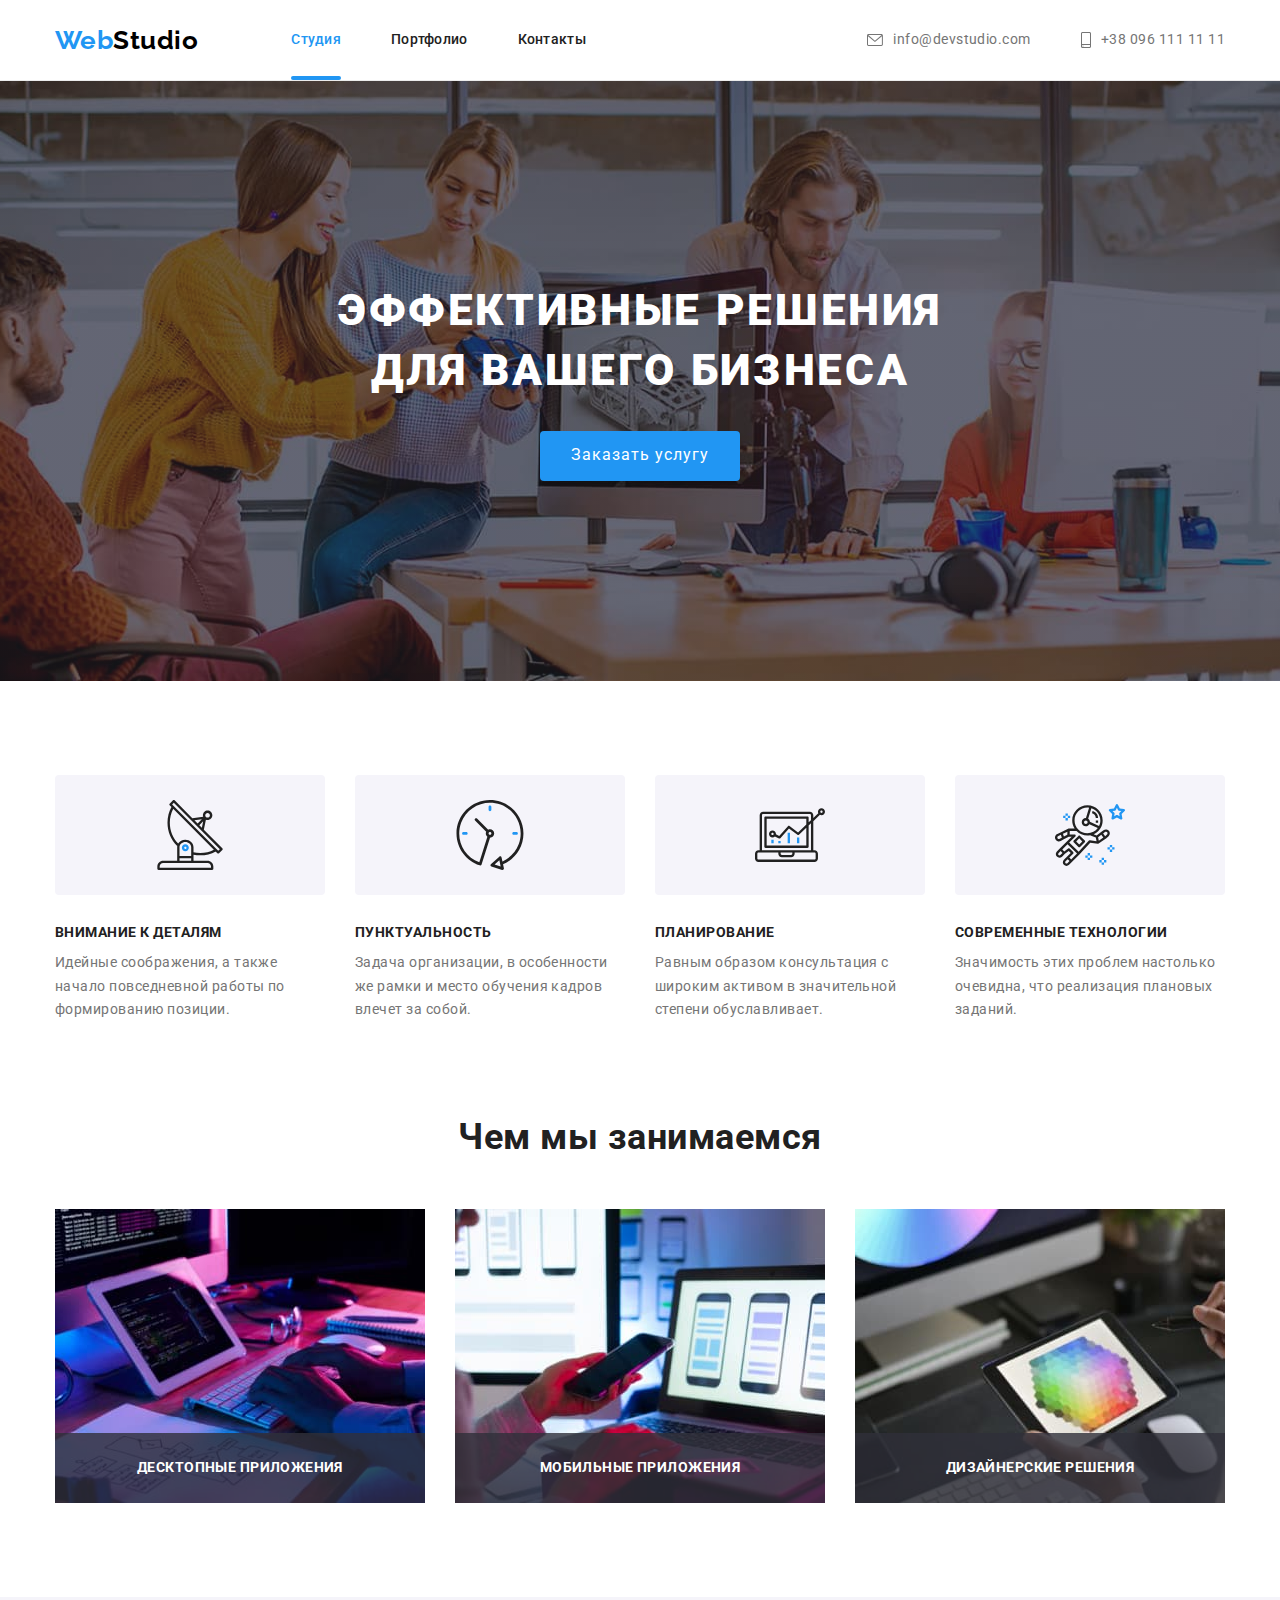
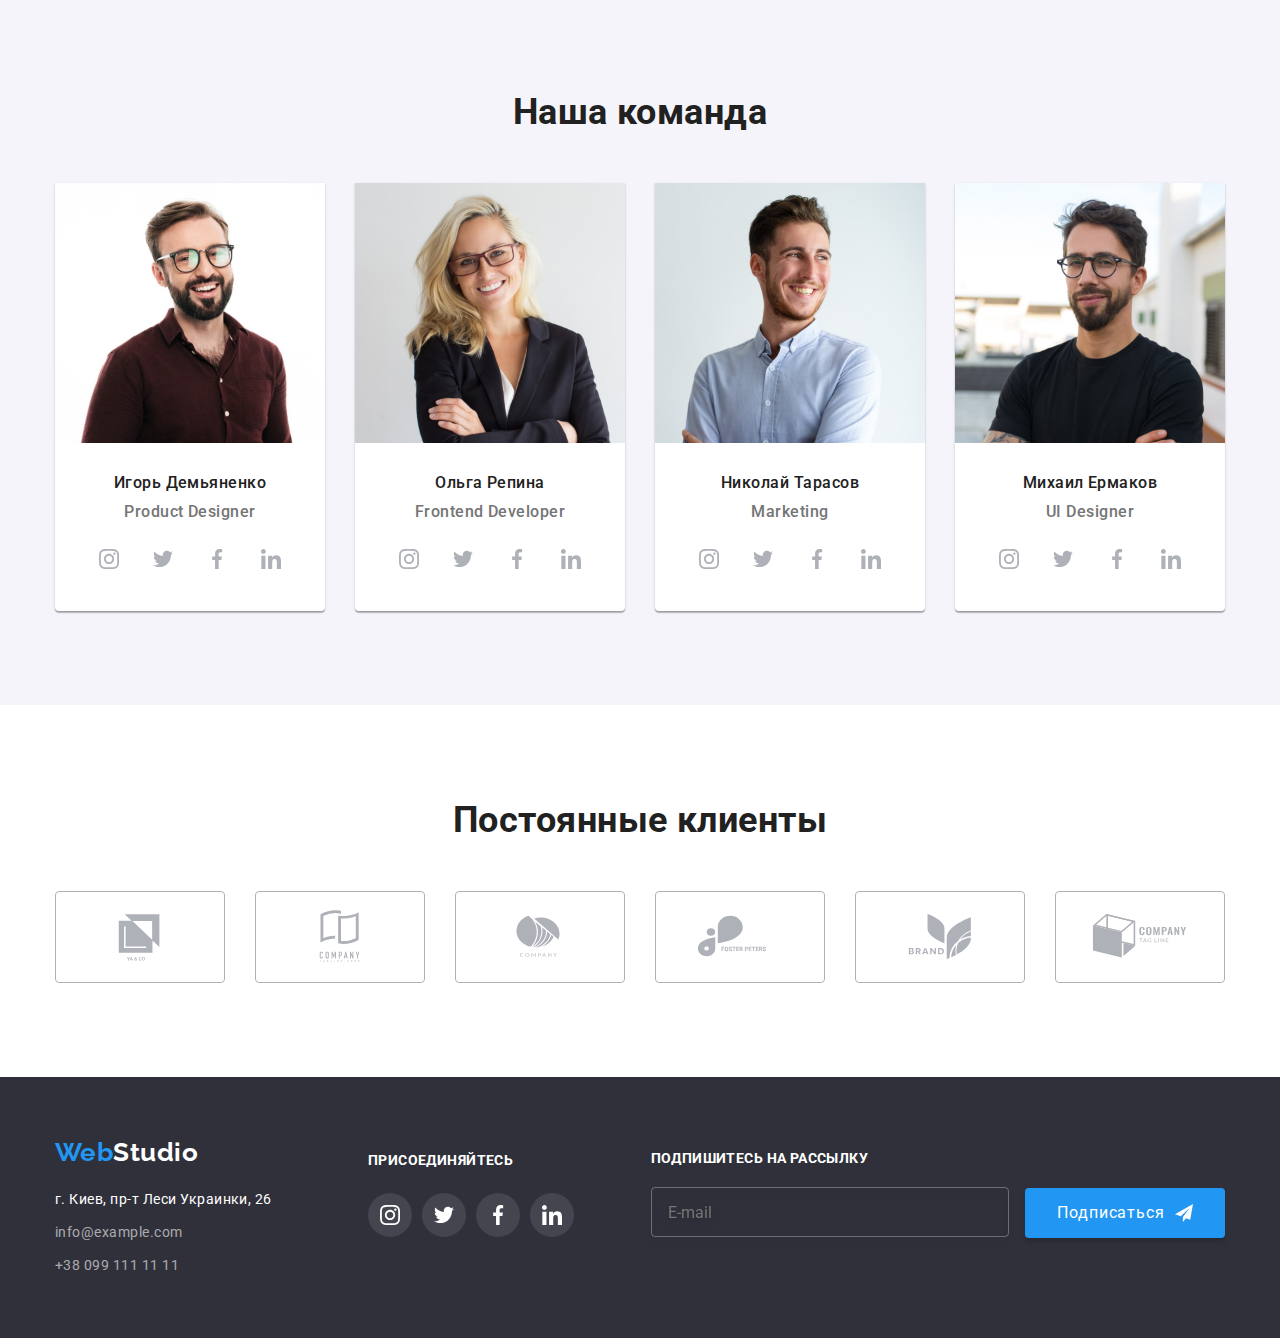
==== index.html @ 6643f03b "Add hw-06" ====
<!DOCTYPE html>
<html lang="ru">
  <head>
    <meta charset="UTF-8" />
    <meta http-equiv="X-UA-Compatible" content="IE=edge" />
    <meta name="viewport" content="width=device-width, initial-scale=1.0" />
    <title>Студия</title>
    <link
      rel="stylesheet"
      href="https://cdnjs.cloudflare.com/ajax/libs/modern-normalize/1.1.0/modern-normalize.min.css"
    />
    <link rel="preconnect" href="https://fonts.googleapis.com" />
    <link rel="preconnect" href="https://fonts.gstatic.com" crossorigin />
    <link
      href="https://fonts.googleapis.com/css2?family=Raleway:wght@700&family=Roboto:wght@400;500;700;900&display=swap"
      rel="stylesheet"
    />
    <link
      rel="stylesheet"
      href="https://cdnjs.cloudflare.com/ajax/libs/animate.css/4.1.1/animate.min.css"
    />
    <link rel="stylesheet" href="./css/main.css" />
  </head>
  <body>
    <!--                                                !ШАПКА                                                  -->
    <header class="header">
      <div class="main-nav container">
        <nav class="site-nav">
          <a href="" lang="en" class="logo animate__animated animate__heartBeat"
            ><span class="logo-span">Web</span>Studio</a
          >
          <ul class="nav-list">
            <li class="item">
              <a class="link current" href="./index.html">Студия</a>
            </li>
            <li class="item">
              <a class="link" href="./portfolio.html">Портфолио</a>
            </li>
            <li class="item"><a class="link" href="">Контакты</a></li>
          </ul>
        </nav>
        <div class="mail-tel">
          <a class="link" href="mailto:info@devstudio.com"
            ><svg class="icon-mail" width="16" height="12">
              <use href="./images/icons.svg#icon-envelope"></use></svg
            >info@devstudio.com</a
          >
          <a class="link" href="tel:+380961111111"
            ><svg class="icon-tel" width="10" height="16">
              <use href="./images/icons.svg#icon-smartphone"></use></svg
            >+38 096 111 11 11</a
          >
        </div>
      </div>
    </header>
    <!--                                      !СОДЕРЖИМОЕ СТРАНИЦЫ                                              -->
    <main>
      <!-- Заказать услугу HERO-->
      <section class="hero">
        <div class="container">
          <h1 class="hero-title">Эффективные решения для вашего бизнеса</h1>
          <button type="button" class="btn" data-modal-open>
            Заказать услугу
          </button>
        </div>
      </section>
      <!-- Особенности нашей студии -->
      <section class="features section">
        <div class="container">
          <h2 class="section-title visually-hidden">Features</h2>
          <ul class="features-list">
            <li class="item">
              <div class="features-thumb">
                <svg class="icon" width="70" height="70">
                  <use href="./images/icons.svg#icon-antenna"></use>
                </svg>
              </div>
              <h3 class="section-subtitle">Внимание к деталям</h3>
              <p>
                Идейные соображения, а также начало повседневной работы по
                формированию позиции.
              </p>
            </li>
            <li class="item">
              <div class="features-thumb">
                <svg class="icon" width="70" height="70">
                  <use href="./images/icons.svg#icon-clock"></use>
                </svg>
              </div>
              <h3 class="section-subtitle">Пунктуальность</h3>
              <p>
                Задача организации, в особенности же рамки и место обучения
                кадров влечет за собой.
              </p>
            </li>
            <li class="item">
              <div class="features-thumb">
                <svg class="icon" width="70" height="70">
                  <use href="./images/icons.svg#icon-diagram"></use>
                </svg>
              </div>
              <h3 class="section-subtitle">Планирование</h3>
              <p>
                Равным образом консультация с широким активом в значительной
                степени обуславливает.
              </p>
            </li>
            <li class="item">
              <div class="features-thumb">
                <svg class="icon" width="70" height="70">
                  <use href="./images/icons.svg#icon-astronaut"></use>
                </svg>
              </div>
              <h3 class="section-subtitle">Современные технологии</h3>
              <p>
                Значимость этих проблем настолько очевидна, что реализация
                плановых заданий.
              </p>
            </li>
          </ul>
        </div>
      </section>
      <!-- Чем мы занимаемся -->
      <section class="work section">
        <div class="container">
          <h2 class="section-title">Чем мы занимаемся</h2>
          <ul class="work-list">
            <li class="item">
              <img
                src="./images/img1.jpg"
                alt="Десктопные приложения"
                width="370"
                height="294"
              />
              <div class="label">
                <h3>Десктопные приложения</h3>
              </div>
            </li>
            <li class="item">
              <img
                src="./images/img2.jpg"
                alt="Мобильные приложения"
                width="370"
                height="294"
              />
              <div class="label">
                <h3>Мобильные приложения</h3>
              </div>
            </li>
            <li class="item">
              <img
                src="./images/img3.jpg"
                alt="Графический дизайн"
                width="370"
                height="294"
              />
              <div class="label">
                <h3>Дизайнерские решения</h3>
              </div>
            </li>
          </ul>
        </div>
      </section>
      <!-- Наша команда -->
      <section class="team section">
        <div class="container">
          <h2 class="section-title">Наша команда</h2>
          <ul class="team-list">
            <li class="item">
              <img
                src="./images/Игорь.jpg"
                alt="Игорь Демьяненко"
                width="270"
                height="260"
              />
              <div class="item-content">
                <h3 class="team-title">Игорь Демьяненко</h3>
                <p>Product Designer</p>

                <!-- Список соц-сетей -->

                <ul class="social-list">
                  <li class="social-item">
                    <a class="social-link" href="http://">
                      <svg width="20" height="20">
                        <use href="./images/icons.svg#icon-instagram"></use>
                      </svg>
                    </a>
                  </li>
                  <li class="social-item">
                    <a class="social-link" href="http://">
                      <svg class="icon" width="20" height="20">
                        <use href="./images/icons.svg#icon-twitter"></use>
                      </svg>
                    </a>
                  </li>
                  <li class="social-item">
                    <a class="social-link" href="http://">
                      <svg class="icon" width="20" height="20">
                        <use href="./images/icons.svg#icon-facebook"></use>
                      </svg>
                    </a>
                  </li>
                  <li class="social-item">
                    <a class="social-link" href="http://">
                      <svg class="icon" width="20" height="20">
                        <use href="./images/icons.svg#icon-linkedin"></use>
                      </svg>
                    </a>
                  </li>
                </ul>
              </div>
            </li>

            <li class="item">
              <img
                src="./images/Ольга.jpg"
                alt="Ольга Репина"
                width="270"
                height="260"
              />
              <div class="item-content">
                <h3 class="team-title">Ольга Репина</h3>
                <p>Frontend Developer</p>
                <!-- Список соц-сетей -->
                <ul class="social-list">
                  <li class="social-item">
                    <a class="social-link" href="http://">
                      <svg width="20" height="20">
                        <use href="./images/icons.svg#icon-instagram"></use>
                      </svg>
                    </a>
                  </li>
                  <li class="social-item">
                    <a class="social-link" href="http://">
                      <svg class="icon" width="20" height="20">
                        <use href="./images/icons.svg#icon-twitter"></use>
                      </svg>
                    </a>
                  </li>
                  <li class="social-item">
                    <a class="social-link" href="http://">
                      <svg class="icon" width="20" height="20">
                        <use href="./images/icons.svg#icon-facebook"></use>
                      </svg>
                    </a>
                  </li>
                  <li class="social-item">
                    <a class="social-link" href="http://">
                      <svg class="icon" width="20" height="20">
                        <use href="./images/icons.svg#icon-linkedin"></use>
                      </svg>
                    </a>
                  </li>
                </ul>
              </div>
            </li>

            <li class="item">
              <img
                src="./images/Николай.jpg"
                alt="Николай Тарасов"
                width="270"
                height="260"
              />
              <div class="item-content">
                <h3 class="team-title">Николай Тарасов</h3>
                <p>Marketing</p>
                <!-- Список соц-сетей -->
                <ul class="social-list">
                  <li class="social-item">
                    <a class="social-link" href="http://">
                      <svg width="20" height="20">
                        <use href="./images/icons.svg#icon-instagram"></use>
                      </svg>
                    </a>
                  </li>
                  <li class="social-item">
                    <a class="social-link" href="http://">
                      <svg class="icon" width="20" height="20">
                        <use href="./images/icons.svg#icon-twitter"></use>
                      </svg>
                    </a>
                  </li>
                  <li class="social-item">
                    <a class="social-link" href="http://">
                      <svg class="icon" width="20" height="20">
                        <use href="./images/icons.svg#icon-facebook"></use>
                      </svg>
                    </a>
                  </li>
                  <li class="social-item">
                    <a class="social-link" href="http://">
                      <svg class="icon" width="20" height="20">
                        <use href="./images/icons.svg#icon-linkedin"></use>
                      </svg>
                    </a>
                  </li>
                </ul>
              </div>
            </li>

            <li class="item">
              <img
                src="./images/Михаил.jpg"
                alt="Михаил Ермаков"
                width="270"
                height="260"
              />
              <div class="item-content">
                <h3 class="team-title">Михаил Ермаков</h3>
                <p>UI Designer</p>
                <!-- Список соц-сетей -->
                <ul class="social-list">
                  <li class="social-item">
                    <a class="social-link" href="http://">
                      <svg width="20" height="20">
                        <use href="./images/icons.svg#icon-instagram"></use>
                      </svg>
                    </a>
                  </li>
                  <li class="social-item">
                    <a class="social-link" href="http://">
                      <svg class="icon" width="20" height="20">
                        <use href="./images/icons.svg#icon-twitter"></use>
                      </svg>
                    </a>
                  </li>
                  <li class="social-item">
                    <a class="social-link" href="http://">
                      <svg class="icon" width="20" height="20">
                        <use href="./images/icons.svg#icon-facebook"></use>
                      </svg>
                    </a>
                  </li>
                  <li class="social-item">
                    <a class="social-link" href="http://">
                      <svg class="icon" width="20" height="20">
                        <use href="./images/icons.svg#icon-linkedin"></use>
                      </svg>
                    </a>
                  </li>
                </ul>
              </div>
            </li>
          </ul>
        </div>
      </section>
      <!-- Постоянные клиенты -->
      <section class="clients section">
        <div class="container">
          <h2 class="section-title">Постоянные клиенты</h2>
          <ul class="clients-list">
            <li class="item">
              <a class="link" href="http://">
                <svg class="icon" width="106" height="60">
                  <use href="./images/icons.svg#icon-client1"></use>
                </svg>
              </a>
            </li>

            <li class="item">
              <a class="link" href="http://">
                <svg class="icon" width="106" height="60">
                  <use href="./images/icons.svg#icon-client2"></use>
                </svg>
              </a>
            </li>

            <li class="item">
              <a class="link" href="http://">
                <svg class="icon" width="106" height="60">
                  <use href="./images/icons.svg#icon-client3"></use>
                </svg>
              </a>
            </li>

            <li class="item">
              <a class="link" href="http://">
                <svg class="icon" width="106" height="60">
                  <use href="./images/icons.svg#icon-client4"></use>
                </svg>
              </a>
            </li>

            <li class="item">
              <a class="link" href="http://">
                <svg class="icon" width="106" height="60">
                  <use href="./images/icons.svg#icon-client5"></use>
                </svg>
              </a>
            </li>

            <li class="item">
              <a class="link" href="http://">
                <svg class="icon" width="106" height="60">
                  <use href="./images/icons.svg#icon-client6"></use>
                </svg>
              </a>
            </li>
          </ul>
        </div>
      </section>
    </main>
    <!--                                               !ПОДВАЛ                                                   -->
    <footer class="footer">
      <div class="container flexbox">
        <address>
          <a href="" lang="en" class="logo logo-footer"
            ><span class="logo-span">Web</span>Studio</a
          >
          <ul>
            <li class="address">г. Киев, пр-т Леси Украинки, 26</li>

            <li>
              <a href="mailto:info@example.com" class="link"
                >info@example.com</a
              >
            </li>

            <li>
              <a href="tel:+380991111111" class="link">+38 099 111 11 11</a>
            </li>
          </ul>
        </address>
        <div class="attachment">
          <p>присоединяйтесь</p>
          <ul class="attachment-list">
            <li class="social-item">
              <a class="social-link" href="http://">
                <svg class="icon" width="20" height="20">
                  <use href="./images/icons.svg#icon-instagram"></use>
                </svg>
              </a>
            </li>
            <li class="social-item">
              <a class="social-link" href="http://">
                <svg class="icon" width="20" height="20">
                  <use href="./images/icons.svg#icon-twitter"></use>
                </svg>
              </a>
            </li>
            <li class="social-item">
              <a class="social-link" href="http://">
                <svg class="icon" width="20" height="20">
                  <use href="./images/icons.svg#icon-facebook"></use>
                </svg>
              </a>
            </li>
            <li class="social-item">
              <a class="social-link" href="http://">
                <svg class="icon" width="20" height="20">
                  <use href="./images/icons.svg#icon-linkedin"></use>
                </svg>
              </a>
            </li>
          </ul>
        </div>
        <div class="subscription">
          <b>Подпишитесь на рассылку</b>
          
            <form class="subscription-form">
              <input name="subscription-email" type="email" placeholder="E-mail">
              <button type="button" class="btn">Подписаться<svg class="icon" width="18" height="18">
                  <use href="./images/icons.svg#icon-send"></use>
                </svg></button>
            </form>
        </div>
      </div>
    </footer>

    <!-- МОДАЛЬНОЕ ОКНО -->

    <div class="backdrop is-hidden" data-modal>
      <div class="modal">
        <button class="modal-btn" type="button" data-modal-close>
          <svg class="icon" width="18" height="18">
            <use href="./images/icons.svg#icon-close-btn"></use>
          </svg>
        </button>

    <!-- ФОРМА ОТПРАВКИ -->

        <form class="form" name="order-form" autocomplete="off" novalidate>
          <p>Оставьте свои данные, мы вам перезвоним</p>

          
          <div class="form-field">
            <label for="name">Имя</label>
            <input class="input" type="text" name="name" id="name">
            <svg class="icon" width="18" height="18">
              <use href="./images/icons.svg#icon-person"></use>
            </svg>
          </div>
          
          <div class="form-field">
            <label for="tel">Телефон</label>
            <input type="tel" name="tel" id="tel">
            <svg class="icon" width="18" height="18">
              <use href="./images/icons.svg#icon-phone"></use>
            </svg>
          </div>

          <div class="form-field">
            <label for="email">Почта</label>
            <input type="email" name="email" id="email">
            <svg class="icon" width="18" height="18">
              <use href="./images/icons.svg#icon-email"></use>
            </svg>
          </div>

          <div class="form-field">
            <label for="comment">Комментарий</label>
            <textarea name="сomment" id="comment"  placeholder="Введите текст"></textarea>
          </div>

          <div class="checkbox">
            <label for="check">
              <input type="checkbox" name="policy" id="check" class="check visually-hidden">
              <svg class="icon-check" width="15" height="15">
                <use href="./images/icons.svg#icon-check"></use>
              </svg>
              Соглашаюсь с рассылкой и принимаю <a href="">Условия договора</a>
            </label>
          </div>

          <button type="submit" class="btn submit-btn">Отправить</button>
        </form>
      </div>
    </div>
    <script src="./js/modal.js"></script>
  </body>
</html>
---- css/main.css ----
:root {
  --main-text-color: #757575;
  --accent-color: #2196f3;
  --title-text-color: #212121;
  --main-bg-color: #ffffff;
  --second-bg-color: #f5f4fa;
  --accent-bg-color: #2f303a;
  --card-set-gap: 30px;
}

body {
  background: var(--main-bg-color);
  color: #757575;
  font-family: 'Roboto', sans-serif;
  letter-spacing: 0.03em;
}

/* Убирает точечки в списке  и вертикальные отступы*/
ul {
  list-style: none;
  margin-top: 0;
  margin-bottom: 0;
  padding: 0;
}
h1,
h2,
h3,
h4,
h5,
h6,
p {
  margin: 0;
}

/* ..КАРТИНКИ делаем блочными и отзывчивыми.. */
img {
  display: block;
  max-width: 100%;
}

/* Убирает подчеркивание ссылкам */
a {
  text-decoration: none;
}

/* Скрываем ненужные заголовки*/

.visually-hidden {
  position: absolute;
  clip: rect(0 0 0 0);
  width: 1px;
  height: 1px;
  margin: -1px;
}

/** .........КОНТЕЙНЕР........... */

.container {
  width: 1200px;
  padding-left: 15px;
  padding-right: 15px;
  margin: 0 auto;
}

/* .....Общий стиль секциям и заголовкам, кнопке..... */
.section {
  padding-top: 94px;
  padding-bottom: 94px;
}

.section-title {
  margin-bottom: 50px;
  color: var(--title-text-color);
  font-weight: 700;
  font-size: 36px;
  line-height: 1.17;
}

.section-subtitle {
  margin-bottom: 10px;
  color: var(--title-text-color);
  font-weight: 700;
  font-size: 14px;
  line-height: 1.14;
  text-transform: uppercase;
}

.btn {
  min-width: 200px;
  height: 50px;
  color: var(--main-bg-color);
  background-color: var(--accent-color);
  letter-spacing: 0.06em;
  border: 0 solid transparent;
  box-shadow: 0px 4px 4px rgba(0, 0, 0, 0.15);
  border-radius: 4px;
  cursor: pointer;
  transition: background-color 250ms cubic-bezier(0.4, 0, 0.2, 1);
}
.btn:hover,
.btn:focus {
  background-color: #188ce8;
}

/*                   !H E A D E R                    */

.header {
  border-bottom: 1px solid #ececec;
}

/**     .................ЛОГОТИП ................    */

.logo {
  display: inline-block;
  margin-right: 93px;
  font-family: 'Raleway', sans-serif;
  color: #000000;
  font-weight: 700;
  font-size: 26px;
  line-height: 1.19;
}

.logo-span {
  color: var(--accent-color);
}

/*                ....Навигация сайта                 */
.main-nav {
  display: flex;
  align-items: center;
}

.main-nav .link {
  transition-property: color, fill;
  transition-duration: 250ms;
  transition-timing-function: cubic-bezier(0.4, 0, 0.2, 1);
}

.main-nav .link:hover,
.main-nav .link:focus {
  color: var(--accent-color);
  fill: var(--accent-color);
}

.site-nav {
  display: flex;
  align-items: center;
}

.nav-list {
  display: flex;
}

.nav-list > .item + .item {
  margin-left: 50px;
}

.nav-list .item {
  position: relative;
}

.nav-list .link {
  display: block;
  padding-top: 32px;
  padding-bottom: 32px;
  color: var(--title-text-color);
  font-weight: 500;
  font-size: 14px;
  line-height: 1.14;
  letter-spacing: 0.02em;
}

.nav-list .link::after {
  content: '';
  position: absolute;
  top: 100%;
  transform: translateY(-100%);
  width: 100%;
  height: 4px;
  display: block;
  background: #2196f3;
  border-radius: 2px;

  opacity: 0;
  transition: opacity 250ms cubic-bezier(0.4, 0, 0.2, 1);
}

.nav-list .link.current::after {
  opacity: 1;
}

.mail-tel {
  display: flex;
  align-items: center;
  margin-left: auto;
}

.mail-tel > .link {
  display: inline-flex;
  align-items: center;
  padding-top: 32px;
  padding-bottom: 32px;
  font-size: 14px;
  line-height: 1.14;
  color: var(--main-text-color);
  fill: var(--main-text-color);
}

.mail-tel > .link:not(:last-child) {
  margin-right: 50px;
}

.nav-list .link.current {
  color: var(--accent-color);
}

.icon-mail,
.icon-tel {
  margin-right: 10px;
}

/*           !M A I N             */

/**            HERO                 */

.hero {
  padding-top: 200px;
  padding-bottom: 200px;
  text-align: center;
  background-image: linear-gradient(rgba(47, 48, 58, 0.4), rgba(47, 48, 58, 0.4)),
    url(../images/hero.jpg);
  background-color: var(--accent-bg-color);
  background-repeat: no-repeat;
  background-position: center;
}

.hero-title {
  width: 696px;
  margin-bottom: 30px;
  margin-left: auto;
  margin-right: auto;
  color: var(--main-bg-color);
  font-weight: 900;
  font-size: 44px;
  line-height: 1.36;
  letter-spacing: 0.06em;
  text-transform: uppercase;
}

/*              Features                  */

.features {
  padding-bottom: 47px;
}

.features-list {
  display: flex;
  justify-content: space-between;
}

.features-thumb {
  width: 270px;
  height: 120px;
  display: flex;
  justify-content: center;
  align-items: center;
  margin-bottom: 30px;
  background: #f5f4fa;
  border-radius: 4px;
}

.features-list > .item:not(:last-child) {
  margin-right: var(--card-set-gap);
}

.features p {
  color: var(--main-text-color);
  font-size: 14px;
  line-height: 1.71;
}

/*             Чем мы занимаемся                */
.work {
  padding-top: 47px;
  text-align: center;
}

.work-list {
  display: flex;
}

.work-list > .item:not(:last-child) {
  margin-right: var(--card-set-gap);
}

.work-list > .item {
  position: relative;
}

.label {
  position: absolute;
  top: 100%;
  transform: translateY(-100%);
  width: 100%;
  height: 70px;
  background: rgba(47, 48, 58, 0.8);
}

.label h3 {
  padding-top: 27px;
  font-weight: bold;
  font-size: 14px;
  line-height: 1.14;
  text-align: center;
  letter-spacing: 0.03em;
  text-transform: uppercase;
  color: #ffffff;
}

/*                Наша команда                    */
.team {
  text-align: center;
  background-color: var(--second-bg-color);
  color: var(--title-text-color);
  font-weight: 500;
  font-size: 16px;
  line-height: 1.19;
}

.team-title {
  font-weight: 500;
  font-size: 16px;
  line-height: 1.19;
  color: var(--title-text-color);
}

.team-list {
  display: flex;
  flex-wrap: wrap;
  margin-left: calc(-1 * var(--card-set-gap));
  margin-top: calc(-1 * var(--card-set-gap));
}

.team-list > .item {
  flex-basis: calc(100% / 4 - 30px);
  margin-left: var(--card-set-gap);
  margin-top: var(--card-set-gap);
  text-align: center;
  background-color: var(--main-bg-color);
  box-shadow: 0px 1px 3px rgba(0, 0, 0, 0.12), 0px 1px 1px rgba(0, 0, 0, 0.14),
    0px 2px 1px rgba(0, 0, 0, 0.2);
  border-radius: 0px 0px 4px 4px;

  transition: box-shadow 250ms cubic-bezier(0.4, 0, 0.2, 1);
}

.team-list > .item:hover,
.team-list > .item:focus {
  box-shadow: 0px 4px 4px rgba(0, 0, 0, 0.25), 0px 1px 1px rgba(0, 0, 0, 0.14),
    0px 2px 1px rgba(0, 0, 0, 0.2);
}

.team-list .item-content {
  padding-top: 30px;
  padding-bottom: 30px;
}

.team-list p {
  margin-top: 10px;
  color: var(--main-text-color);
  font-size: 16px;
  line-height: 1.19;
}

.social-list {
  display: inline-flex;
  justify-content: space-between;
  margin-top: 16px;
}

.social-item {
  width: 44px;
  height: 44px;
}

.social-item:not(:last-child) {
  margin-right: 10px;
}

.social-link {
  width: 100%;
  height: 100%;
  display: flex;
  justify-content: center;
  align-items: center;
  border-radius: 50%;
  fill: #afb1b8;
  background-color: #ffffff;
  transition-property: box-shadow, background-color, fill;
  transition-duration: 1000ms;
  transition-timing-function: cubic-bezier(0.4, 0, 0.2, 1);
}

.social-link:hover,
.social-link:focus {
  box-shadow: 0px 4px 4px rgba(0, 0, 0, 0.25);
  background-color: var(--accent-color);
  fill: #ffffff;
}

/*...... Постоянные клиенты........ */

.clients {
  text-align: center;
}

.clients-list {
  display: flex;
}

.clients-list .item {
  width: 170px;
  height: 92px;
}

.clients-list > .item:not(:last-child) {
  margin-right: 30px;
}

.clients-list .link {
  width: 100%;
  height: 100%;
  display: flex;
  justify-content: center;
  align-items: center;
  border: 1px solid #afb1b8;
  box-sizing: border-box;
  border-radius: 4px;
  fill: #afb1b8;

  transition-property: border, fill;
  transition-duration: 250ms;
  transition-timing-function: cubic-bezier(0.4, 0, 0.2, 1);
}

.clients-list .link:hover,
.clients-list .link:focus {
  border: 1px solid var(--accent-color);
  fill: var(--accent-color);
}

.clients-list .icon {
  transition: transform 500ms cubic-bezier(0.4, 0, 0.2, 1);
}

.clients-list .item:hover .icon {
  transform: rotateY(360deg);
}

/**                  filter-list                   */

.filter-list {
  display: flex;
  justify-content: center;
  margin-bottom: 50px;
}

.filter-list-btn {
  padding: 6px 22px;
  margin-right: 8px;
  text-align: center;
  color: var(--title-text-color);
  font-weight: 500;
  font-size: 16px;
  line-height: 1.62;
  background-color: var(--second-bg-color);
  border: hidden;
  border-radius: 4px;
  cursor: pointer;

  transition-property: color, background-color, box-shadow;
  transition-duration: 250ms;
  transition-timing-function: cubic-bezier(0.4, 0, 0.2, 1);
}

.filter-list-btn:hover,
.filter-list-btn:focus {
  color: var(--main-bg-color);
  background-color: var(--accent-color);
  box-shadow: 0px 3px 1px rgba(0, 0, 0, 0.1), 0px 1px 2px rgba(0, 0, 0, 0.08),
    0px 2px 2px rgba(0, 0, 0, 0.12);
}

/**                  portfolio-list                    */

.portfolio-list {
  display: flex;
  flex-wrap: wrap;
  margin-left: calc(-1 * var(--card-set-gap));
  margin-top: calc(-1 * var(--card-set-gap));
}

.portfolio-list > .item {
  flex-basis: calc(100% / 3 - 30px);
  margin-left: var(--card-set-gap);
  margin-top: var(--card-set-gap);
  cursor: pointer;
  transition: box-shadow 250ms cubic-bezier(0.4, 0, 0.2, 1);
}
.portfolio-list .item:hover,
.portfolio-list .item:focus {
  box-shadow: 0px 1px 1px rgba(0, 0, 0, 0.12), 0px 4px 4px rgba(0, 0, 0, 0.06),
    1px 4px 6px rgba(0, 0, 0, 0.16);
}

.portfolio-list .item-content {
  padding: 20px 24px 20px 24px;
  border: 1px solid #eeeeee;
}

.portfolio-list h2 {
  margin-bottom: 4px;
  color: var(--title-text-color);
  font-weight: 700;
  font-size: 18px;
  line-height: 2;
  letter-spacing: 0.06em;
}

.portfolio-list p {
  font-size: 16px;
  line-height: 1.87;
}

.card {
  position: relative;
  overflow: hidden;
}

.description {
  position: absolute;
  top: 100%;
  left: 0;
  width: 100%;
  height: 100%;
  background-color: rgba(33, 150, 243, 0.9);
  opacity: 0;

  transition-property: opacity, transform;
  transition-duration: 250ms;
  transition-timing-function: cubic-bezier(0.4, 0, 0.2, 1);
}

.portfolio-list .item:hover .description,
.portfolio-list .item:focus .description {
  opacity: 1;
  transform: translateY(-100%);
}

.description p {
  padding: 63px 24px;
  font-weight: normal;
  font-size: 18px;
  line-height: 1.56;
  letter-spacing: 0.03em;
  color: #ffffff;
}

/*             !F o o t e r             */
.flexbox {
  display: flex;
}

.footer {
  padding-top: 60px;
  padding-bottom: 60px;
  background-color: var(--accent-bg-color);
}

.logo-footer {
  display: inline-block;
  margin-bottom: 20px;
  font-style: normal;
  color: var(--main-bg-color);
}

.address {
  color: #ffffff;
  font-style: normal;
  font-size: 14px;
  line-height: 1.71;
}

.footer .link {
  display: block;
  margin-top: 9px;
  font-style: normal;
  font-size: 14px;
  line-height: 1.71;
  color: rgba(255, 255, 255, 0.6);
}

.attachment {
  padding-top: 12px;
  margin-left: auto;
}

.attachment p {
  margin-bottom: 20px;
  font-weight: bold;
  font-size: 14px;
  line-height: 1.71;
  letter-spacing: 0.03em;
  text-transform: uppercase;
  color: #ffffff;
}

.attachment-list {
  display: inline-flex;
  width: 206px;
  justify-content: space-between;
  fill: #ffffff;
}

.attachment-list .social-link {
  width: 44px;
  height: 44px;
  display: flex;
  justify-content: center;
  align-items: center;
  border-radius: 50%;
  fill: #ffffff;
  background-color: rgba(255, 255, 255, 0.1);
}
.attachment-list .social-link:hover,
.attachment-list .social-link:focus {
  background-color: var(--accent-color);
}

/* Ф О Р М А  в футере*/

.subscription {
  margin-left: auto;
  padding-top: 12px;
}
.subscription b {
  font-weight: 700;
  font-size: 14px;
  line-height: 1.71px;
  letter-spacing: 0.03em;
  text-transform: uppercase;
  color: #ffffff;
}
.subscription-form {
  margin-top: 20px;
}
.subscription-form input {
  width: 358px;
  height: 50px;
  margin-right: 12px;
  padding-left: 16px;
  border: 1px solid rgba(255, 255, 255, 0.3);
  box-sizing: border-box;
  filter: drop-shadow(0px 4px 4px rgba(0, 0, 0, 0.15));
  border-radius: 4px;
  background: transparent;
  color: #ffffff;
  transition: border-color 250ms cubic-bezier(0.4, 0, 0.2, 1);
}
.subscription-form input:focus {
  border-color: #ffffff;
  outline: none;
}

.subscription .icon {
  fill: #ffffff;
  margin-left: 10px;
  vertical-align: middle;
}

/* *МОДАЛЬНОЕ  ОКНО* */

.backdrop {
  position: fixed;
  top: 0;
  left: 0;
  width: 100%;
  height: 100%;
  background: rgba(0, 0, 0, 0.2);

  opacity: 1;
  visibility: visible;
  transition: opacity 250ms cubic-bezier(0.4, 0, 0.2, 1),
    visibility 1000ms cubic-bezier(0.4, 0, 0.2, 1);
}

.backdrop.is-hidden {
  opacity: 0;
  visibility: hidden;
  pointer-events: none;
}

.modal {
  position: absolute;
  top: 50%;
  left: 50%;
  min-width: 528px;
  min-height: 581px;
  background-color: #fff;

  transform: translate(-50%, -50%) scale(1);
  transition: transform 250ms cubic-bezier(0.4, 0, 0.2, 1);
}

.backdrop.is-hidden .modal {
  transform: translate(-50%, -50%) scale(2);
}

.modal-btn {
  position: absolute;
  top: 8px;
  right: 8px;
  display: flex;
  justify-content: center;
  align-items: center;
  width: 30px;
  height: 30px;
  border-radius: 50%;
  background: #ffffff;
  border: 1px solid rgba(0, 0, 0, 0.1);
  box-sizing: border-box;
  cursor: pointer;
}

.modal-btn:hover > .icon,
.modal-btn:focus > .icon {
  fill: var(--accent-color);
}
.modal label {
  display: block;
}
/* ...Ф О Р М А  модального окна... */

.form {
  width: 448px;
  padding-top: 40px;
  margin: 0 auto;
}

.form p {
  margin-bottom: 10px;
  font-weight: 700;
  font-size: 20px;
  line-height: 1.15;
  letter-spacing: 0.03em;
  color: var(--title-text-color);
}

.form-field {
  width: 448px;
  margin-bottom: 10px;
  position: relative;
  transition: fill 250ms cubic-bezier(0.4, 0, 0.2, 1);
}

.form-field label {
  margin-bottom: 4px;
  font-weight: normal;
  font-size: 12px;
  line-height: 14px;
  letter-spacing: 0.01em;
  color: var(--main-text-color);
}

.form-field .icon {
  position: absolute;
  bottom: 11px;
  left: 12px;
}

.form-field:focus-within {
  fill: var(--accent-color);
}

.form-field input {
  width: 100%;
  height: 40px;
  border: 1px solid rgba(33, 33, 33, 0.2);
  box-sizing: border-box;
  border-radius: 4px;
  padding-left: 42px;
  font-size: 14px;
  line-height: 1.14;
  transition: border-color 250ms cubic-bezier(0.4, 0, 0.2, 1);
}

.form-field input:focus {
  border-color: #2196f3;
  outline: none;
}

.form-field textarea {
  width: 100%;
  height: 120px;
  padding: 12px 16px;
  resize: none;
  border: 1px solid rgba(33, 33, 33, 0.2);
  box-sizing: border-box;
  border-radius: 4px;
  font-size: 14px;
  line-height: 1.14;
  transition: border-color 250ms cubic-bezier(0.4, 0, 0.2, 1);
}
.form-field textarea:focus {
  border-color: #2196f3;
  outline: none;
}

.form-field textarea::placeholder {
  font-weight: normal;
  font-size: 12px;
  line-height: 14px;
  letter-spacing: 0.01em;
  color: rgba(117, 117, 117, 0.5);
}

/* CHECKBOX */

.checkbox {
  position: relative;
  margin-bottom: 30px;
}
.checkbox label {
  padding-left: 36px;
  font-weight: 400;
  font-size: 14px;
  line-height: calc(24 / 14);
  letter-spacing: 0.03em;
  color: var(--main-text-color);
}
.checkbox a {
  color: var(--accent-color);
  text-decoration: underline;
}

.icon-check {
  position: absolute;
  top: 50%;
  transform: translateY(-50%);
  left: 13px;
  width: 16px;
  height: 15px;
  border: 2px solid #000000;
  border-radius: 3px;
}
.check:checked + .icon-check {
  background-color: var(--accent-color);
  border: none;
}

.submit-btn {
  display: block;
  margin: 0 auto;
}
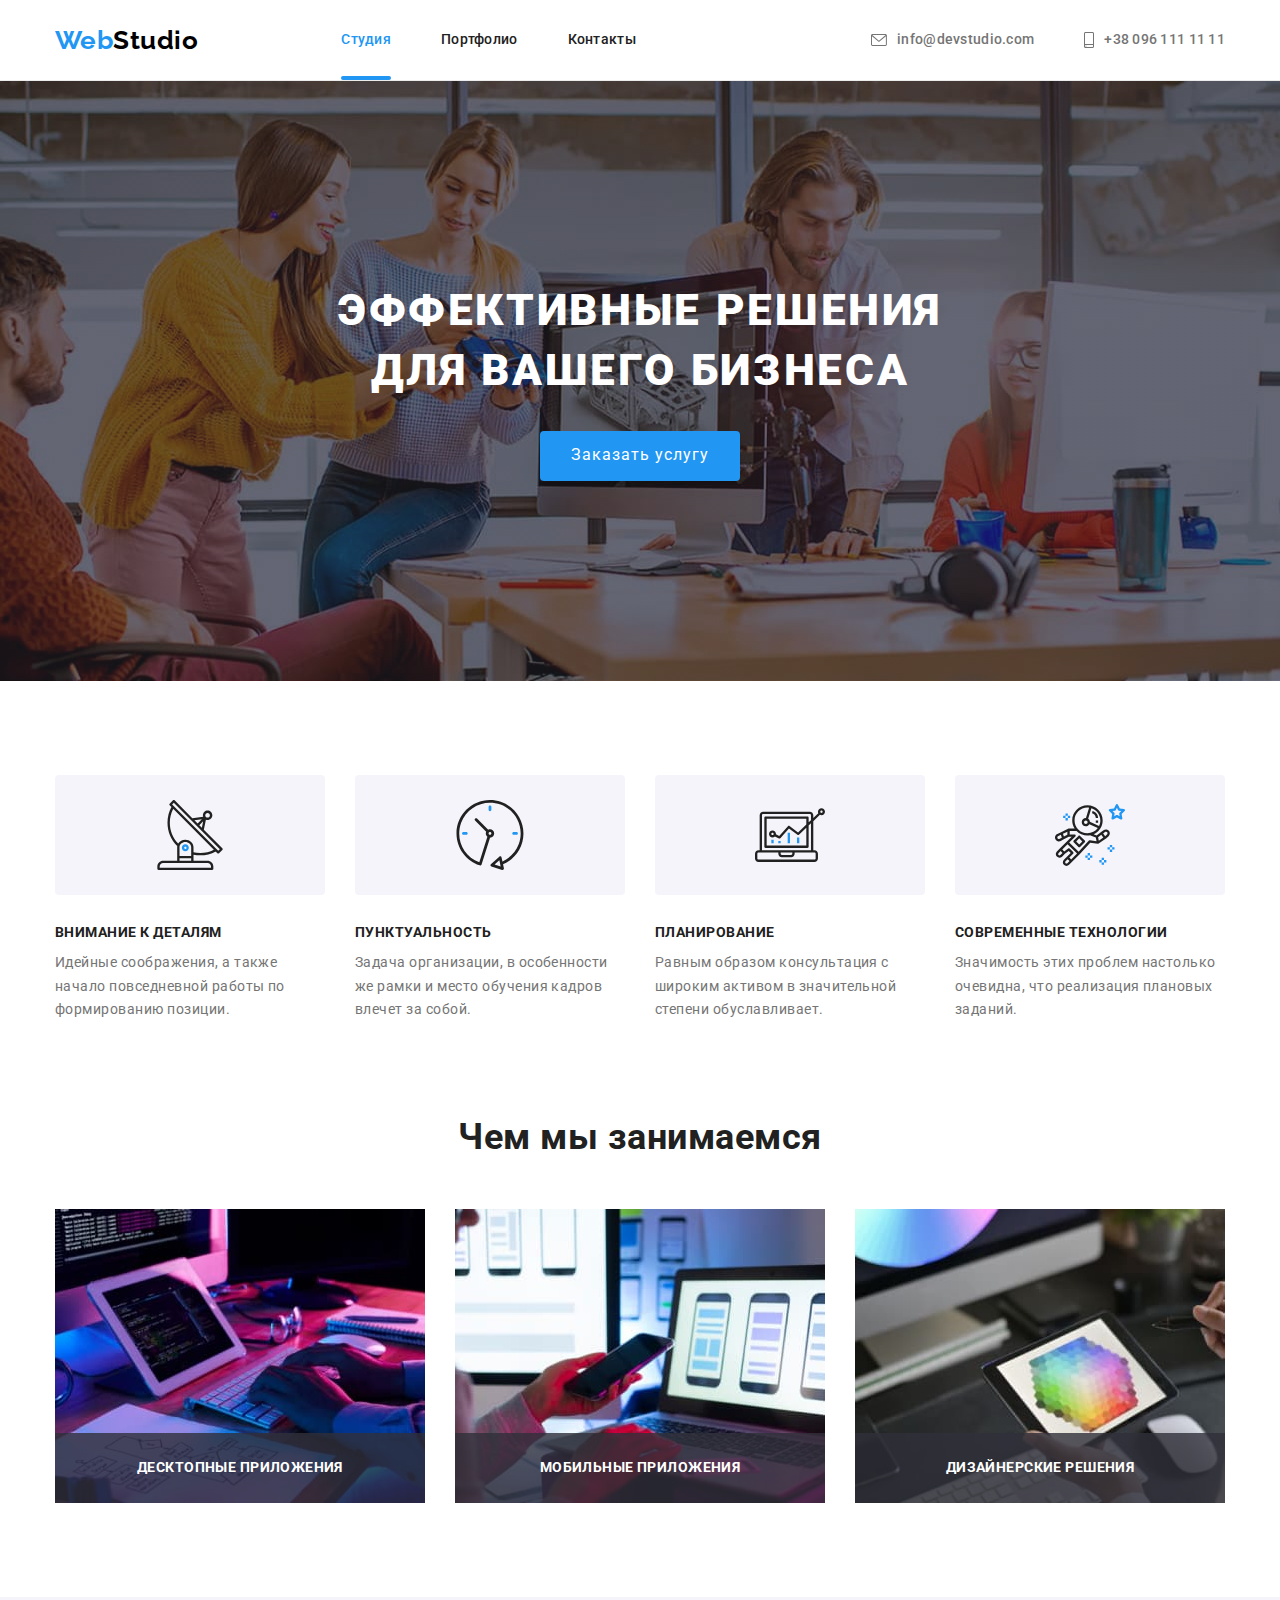
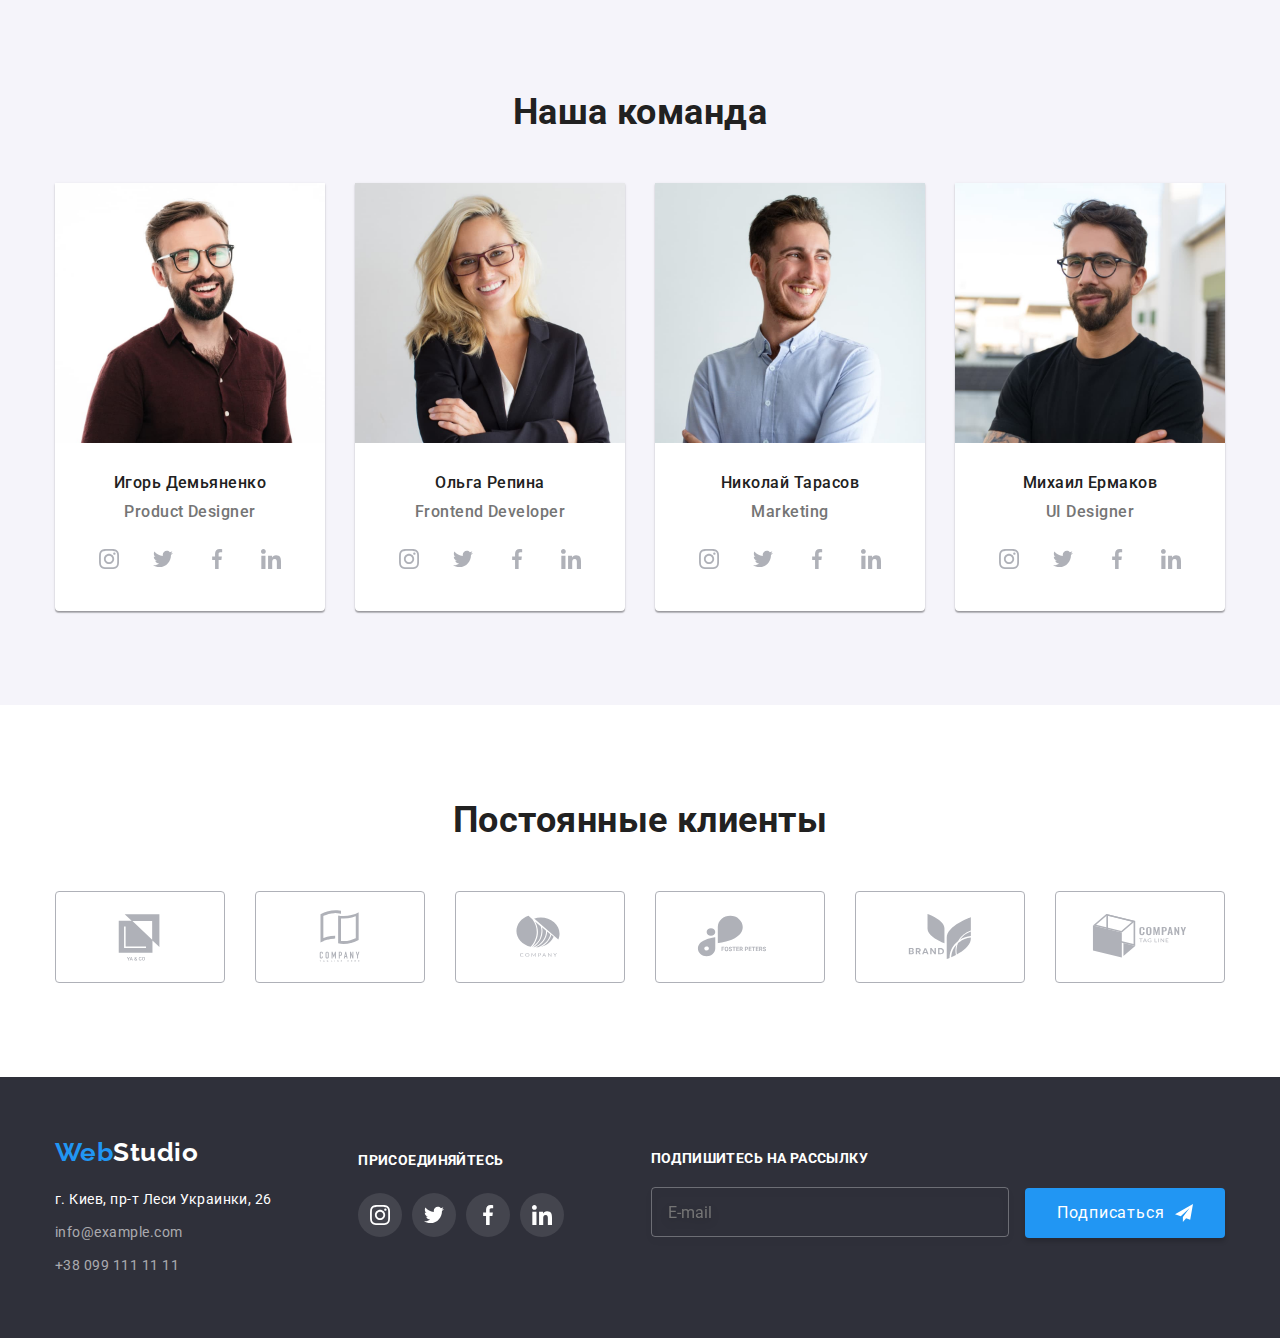
==== commit 26c49c3f: "По БЭМ хэдер+футер+портфолио" ====
--- a/index.html
+++ b/index.html
@@ -24,38 +24,49 @@
   <body>
     <!--                                                !ШАПКА                                                  -->
     <header class="header">
-      <div class="main-nav container">
-        <nav class="site-nav">
-          <a href="" lang="en" class="logo animate__animated animate__heartBeat"
-            ><span class="logo-span">Web</span>Studio</a
+      <div class="header__main-nav container">
+        <nav class="header__site-nav">
+          <a
+            href=""
+            lang="en"
+            class="logo header__logo animate__animated animate__heartBeat"
+            ><span class="logo__text">Web</span>Studio</a
           >
-          <ul class="nav-list">
-            <li class="item">
-              <a class="link current" href="./index.html">Студия</a>
-            </li>
-            <li class="item">
-              <a class="link" href="./portfolio.html">Портфолио</a>
-            </li>
-            <li class="item"><a class="link" href="">Контакты</a></li>
+          <ul class="site-nav__list">
+            <li class="site-nav__item">
+              <a class="site-nav__link current" href="./index.html">Студия</a>
+            </li>
+            <li class="site-nav__item">
+              <a class="site-nav__link" href="./portfolio.html">Портфолио</a>
+            </li>
+            <li class="site-nav__item">
+              <a class="site-nav__link" href="">Контакты</a>
+            </li>
           </ul>
         </nav>
-        <div class="mail-tel">
-          <a class="link" href="mailto:info@devstudio.com"
-            ><svg class="icon-mail" width="16" height="12">
+        <div class="contacts">
+          <a
+            class="site-nav__link site-nav__link--text-color contacts__link"
+            href="mailto:info@devstudio.com"
+            ><svg class="site-nav__icon" width="16" height="12">
               <use href="./images/icons.svg#icon-envelope"></use></svg
             >info@devstudio.com</a
           >
-          <a class="link" href="tel:+380961111111"
-            ><svg class="icon-tel" width="10" height="16">
+          <a
+            class="site-nav__link site-nav__link--text-color"
+            href="tel:+380961111111"
+            ><svg class="site-nav__icon" width="10" height="16">
               <use href="./images/icons.svg#icon-smartphone"></use></svg
             >+38 096 111 11 11</a
           >
         </div>
       </div>
     </header>
+
     <!--                                      !СОДЕРЖИМОЕ СТРАНИЦЫ                                              -->
     <main>
       <!-- Заказать услугу HERO-->
+
       <section class="hero">
         <div class="container">
           <h1 class="hero-title">Эффективные решения для вашего бизнеса</h1>
@@ -64,7 +75,9 @@
           </button>
         </div>
       </section>
+
       <!-- Особенности нашей студии -->
+
       <section class="features section">
         <div class="container">
           <h2 class="section-title visually-hidden">Features</h2>
@@ -120,7 +133,9 @@
           </ul>
         </div>
       </section>
+
       <!-- Чем мы занимаемся -->
+
       <section class="work section">
         <div class="container">
           <h2 class="section-title">Чем мы занимаемся</h2>
@@ -161,7 +176,9 @@
           </ul>
         </div>
       </section>
+
       <!-- Наша команда -->
+
       <section class="team section">
         <div class="container">
           <h2 class="section-title">Наша команда</h2>
@@ -176,34 +193,31 @@
               <div class="item-content">
                 <h3 class="team-title">Игорь Демьяненко</h3>
                 <p>Product Designer</p>
-
-                <!-- Список соц-сетей -->
-
                 <ul class="social-list">
-                  <li class="social-item">
-                    <a class="social-link" href="http://">
-                      <svg width="20" height="20">
+                  <li class="social-list__item">
+                    <a class="social-list__link" href="http://">
+                      <svg class="social-list__icon" width="20" height="20">
                         <use href="./images/icons.svg#icon-instagram"></use>
                       </svg>
                     </a>
                   </li>
-                  <li class="social-item">
-                    <a class="social-link" href="http://">
-                      <svg class="icon" width="20" height="20">
+                  <li class="social-list__item">
+                    <a class="social-list__link" href="http://">
+                      <svg class="social-list__icon" width="20" height="20">
                         <use href="./images/icons.svg#icon-twitter"></use>
                       </svg>
                     </a>
                   </li>
-                  <li class="social-item">
-                    <a class="social-link" href="http://">
-                      <svg class="icon" width="20" height="20">
+                  <li class="social-list__item">
+                    <a class="social-list__link" href="http://">
+                      <svg class="social-list__icon" width="20" height="20">
                         <use href="./images/icons.svg#icon-facebook"></use>
                       </svg>
                     </a>
                   </li>
-                  <li class="social-item">
-                    <a class="social-link" href="http://">
-                      <svg class="icon" width="20" height="20">
+                  <li class="social-list__item">
+                    <a class="social-list__link" href="http://">
+                      <svg class="social-list__icon" width="20" height="20">
                         <use href="./images/icons.svg#icon-linkedin"></use>
                       </svg>
                     </a>
@@ -222,32 +236,31 @@
               <div class="item-content">
                 <h3 class="team-title">Ольга Репина</h3>
                 <p>Frontend Developer</p>
-                <!-- Список соц-сетей -->
                 <ul class="social-list">
-                  <li class="social-item">
-                    <a class="social-link" href="http://">
-                      <svg width="20" height="20">
+                  <li class="social-list__item">
+                    <a class="social-list__link" href="http://">
+                      <svg class="social-list__icon" width="20" height="20">
                         <use href="./images/icons.svg#icon-instagram"></use>
                       </svg>
                     </a>
                   </li>
-                  <li class="social-item">
-                    <a class="social-link" href="http://">
-                      <svg class="icon" width="20" height="20">
+                  <li class="social-list__item">
+                    <a class="social-list__link" href="http://">
+                      <svg class="social-list__icon" width="20" height="20">
                         <use href="./images/icons.svg#icon-twitter"></use>
                       </svg>
                     </a>
                   </li>
-                  <li class="social-item">
-                    <a class="social-link" href="http://">
-                      <svg class="icon" width="20" height="20">
+                  <li class="social-list__item">
+                    <a class="social-list__link" href="http://">
+                      <svg class="social-list__icon" width="20" height="20">
                         <use href="./images/icons.svg#icon-facebook"></use>
                       </svg>
                     </a>
                   </li>
-                  <li class="social-item">
-                    <a class="social-link" href="http://">
-                      <svg class="icon" width="20" height="20">
+                  <li class="social-list__item">
+                    <a class="social-list__link" href="http://">
+                      <svg class="social-list__icon" width="20" height="20">
                         <use href="./images/icons.svg#icon-linkedin"></use>
                       </svg>
                     </a>
@@ -266,32 +279,31 @@
               <div class="item-content">
                 <h3 class="team-title">Николай Тарасов</h3>
                 <p>Marketing</p>
-                <!-- Список соц-сетей -->
                 <ul class="social-list">
-                  <li class="social-item">
-                    <a class="social-link" href="http://">
-                      <svg width="20" height="20">
+                  <li class="social-list__item">
+                    <a class="social-list__link" href="http://">
+                      <svg class="social-list__icon" width="20" height="20">
                         <use href="./images/icons.svg#icon-instagram"></use>
                       </svg>
                     </a>
                   </li>
-                  <li class="social-item">
-                    <a class="social-link" href="http://">
-                      <svg class="icon" width="20" height="20">
+                  <li class="social-list__item">
+                    <a class="social-list__link" href="http://">
+                      <svg class="social-list__icon" width="20" height="20">
                         <use href="./images/icons.svg#icon-twitter"></use>
                       </svg>
                     </a>
                   </li>
-                  <li class="social-item">
-                    <a class="social-link" href="http://">
-                      <svg class="icon" width="20" height="20">
+                  <li class="social-list__item">
+                    <a class="social-list__link" href="http://">
+                      <svg class="social-list__icon" width="20" height="20">
                         <use href="./images/icons.svg#icon-facebook"></use>
                       </svg>
                     </a>
                   </li>
-                  <li class="social-item">
-                    <a class="social-link" href="http://">
-                      <svg class="icon" width="20" height="20">
+                  <li class="social-list__item">
+                    <a class="social-list__link" href="http://">
+                      <svg class="social-list__icon" width="20" height="20">
                         <use href="./images/icons.svg#icon-linkedin"></use>
                       </svg>
                     </a>
@@ -310,32 +322,31 @@
               <div class="item-content">
                 <h3 class="team-title">Михаил Ермаков</h3>
                 <p>UI Designer</p>
-                <!-- Список соц-сетей -->
                 <ul class="social-list">
-                  <li class="social-item">
-                    <a class="social-link" href="http://">
-                      <svg width="20" height="20">
+                  <li class="social-list__item">
+                    <a class="social-list__link" href="http://">
+                      <svg class="social-list__icon" width="20" height="20">
                         <use href="./images/icons.svg#icon-instagram"></use>
                       </svg>
                     </a>
                   </li>
-                  <li class="social-item">
-                    <a class="social-link" href="http://">
-                      <svg class="icon" width="20" height="20">
+                  <li class="social-list__item">
+                    <a class="social-list__link" href="http://">
+                      <svg class="social-list__icon" width="20" height="20">
                         <use href="./images/icons.svg#icon-twitter"></use>
                       </svg>
                     </a>
                   </li>
-                  <li class="social-item">
-                    <a class="social-link" href="http://">
-                      <svg class="icon" width="20" height="20">
+                  <li class="social-list__item">
+                    <a class="social-list__link" href="http://">
+                      <svg class="social-list__icon" width="20" height="20">
                         <use href="./images/icons.svg#icon-facebook"></use>
                       </svg>
                     </a>
                   </li>
-                  <li class="social-item">
-                    <a class="social-link" href="http://">
-                      <svg class="icon" width="20" height="20">
+                  <li class="social-list__item">
+                    <a class="social-list__link" href="http://">
+                      <svg class="social-list__icon" width="20" height="20">
                         <use href="./images/icons.svg#icon-linkedin"></use>
                       </svg>
                     </a>
@@ -346,7 +357,9 @@
           </ul>
         </div>
       </section>
+
       <!-- Постоянные клиенты -->
+
       <section class="clients section">
         <div class="container">
           <h2 class="section-title">Постоянные клиенты</h2>
@@ -404,67 +417,89 @@
     </main>
     <!--                                               !ПОДВАЛ                                                   -->
     <footer class="footer">
-      <div class="container flexbox">
-        <address>
-          <a href="" lang="en" class="logo logo-footer"
-            ><span class="logo-span">Web</span>Studio</a
+      <div class="container footer__container">
+        <address class="address">
+          <a href="" lang="en" class="logo footer__logo"
+            ><span class="logo__text">Web</span>Studio</a
           >
-          <ul>
-            <li class="address">г. Киев, пр-т Леси Украинки, 26</li>
-
-            <li>
-              <a href="mailto:info@example.com" class="link"
+          <ul class="address__list">
+            <li class="address__item">г. Киев, пр-т Леси Украинки, 26</li>
+
+            <li class="address__item">
+              <a href="mailto:info@example.com" class="address__link"
                 >info@example.com</a
               >
             </li>
 
-            <li>
-              <a href="tel:+380991111111" class="link">+38 099 111 11 11</a>
+            <li class="address__item">
+              <a href="tel:+380991111111" class="address__link"
+                >+38 099 111 11 11</a
+              >
             </li>
           </ul>
         </address>
+
         <div class="attachment">
-          <p>присоединяйтесь</p>
-          <ul class="attachment-list">
-            <li class="social-item">
-              <a class="social-link" href="http://">
-                <svg class="icon" width="20" height="20">
+          <p class="attachment__text">присоединяйтесь</p>
+          <ul class="social-list">
+            <li class="social-list__item">
+              <a
+                class="social-list__link social-list__link--fill-white"
+                href="http://"
+              >
+                <svg class="social-list__icon" width="20" height="20">
                   <use href="./images/icons.svg#icon-instagram"></use>
                 </svg>
               </a>
             </li>
-            <li class="social-item">
-              <a class="social-link" href="http://">
-                <svg class="icon" width="20" height="20">
+            <li class="social-list__item">
+              <a
+                class="social-list__link social-list__link--fill-white"
+                href="http://"
+              >
+                <svg class="social-list__icon" width="20" height="20">
                   <use href="./images/icons.svg#icon-twitter"></use>
                 </svg>
               </a>
             </li>
-            <li class="social-item">
-              <a class="social-link" href="http://">
-                <svg class="icon" width="20" height="20">
+            <li class="social-list__item">
+              <a
+                class="social-list__link social-list__link--fill-white"
+                href="http://"
+              >
+                <svg class="social-list__icon" width="20" height="20">
                   <use href="./images/icons.svg#icon-facebook"></use>
                 </svg>
               </a>
             </li>
-            <li class="social-item">
-              <a class="social-link" href="http://">
-                <svg class="icon" width="20" height="20">
+            <li class="social-list__item">
+              <a
+                class="social-list__link social-list__link--fill-white"
+                href="http://"
+              >
+                <svg class="social-list__icon" width="20" height="20">
                   <use href="./images/icons.svg#icon-linkedin"></use>
                 </svg>
               </a>
             </li>
           </ul>
         </div>
-        <div class="subscription">
-          <b>Подпишитесь на рассылку</b>
-          
-            <form class="subscription-form">
-              <input name="subscription-email" type="email" placeholder="E-mail">
-              <button type="button" class="btn">Подписаться<svg class="icon" width="18" height="18">
-                  <use href="./images/icons.svg#icon-send"></use>
-                </svg></button>
-            </form>
+
+        <div class="subscription footer__subscription">
+          <b class="subscription__text">Подпишитесь на рассылку</b>
+          <form class="subscription__form">
+            <input
+              name="subscription-email"
+              type="email"
+              placeholder="E-mail"
+              class="subscription__input"
+            />
+            <button type="button" class="btn subscription__button">
+              Подписаться<svg class="subscription__icon" width="18" height="18">
+                <use href="./images/icons.svg#icon-send"></use>
+              </svg>
+            </button>
+          </form>
         </div>
       </div>
     </footer>
@@ -479,23 +514,22 @@
           </svg>
         </button>
 
-    <!-- ФОРМА ОТПРАВКИ -->
+        <!-- ФОРМА ОТПРАВКИ -->
 
         <form class="form" name="order-form" autocomplete="off" novalidate>
           <p>Оставьте свои данные, мы вам перезвоним</p>
 
-          
           <div class="form-field">
             <label for="name">Имя</label>
-            <input class="input" type="text" name="name" id="name">
+            <input class="input" type="text" name="name" id="name" />
             <svg class="icon" width="18" height="18">
               <use href="./images/icons.svg#icon-person"></use>
             </svg>
           </div>
-          
+
           <div class="form-field">
             <label for="tel">Телефон</label>
-            <input type="tel" name="tel" id="tel">
+            <input type="tel" name="tel" id="tel" />
             <svg class="icon" width="18" height="18">
               <use href="./images/icons.svg#icon-phone"></use>
             </svg>
@@ -503,7 +537,7 @@
 
           <div class="form-field">
             <label for="email">Почта</label>
-            <input type="email" name="email" id="email">
+            <input type="email" name="email" id="email" />
             <svg class="icon" width="18" height="18">
               <use href="./images/icons.svg#icon-email"></use>
             </svg>
@@ -511,12 +545,21 @@
 
           <div class="form-field">
             <label for="comment">Комментарий</label>
-            <textarea name="сomment" id="comment"  placeholder="Введите текст"></textarea>
+            <textarea
+              name="сomment"
+              id="comment"
+              placeholder="Введите текст"
+            ></textarea>
           </div>
 
           <div class="checkbox">
             <label for="check">
-              <input type="checkbox" name="policy" id="check" class="check visually-hidden">
+              <input
+                type="checkbox"
+                name="policy"
+                id="check"
+                class="check visually-hidden"
+              />
               <svg class="icon-check" width="15" height="15">
                 <use href="./images/icons.svg#icon-check"></use>
               </svg>
--- a/css/main.css
+++ b/css/main.css
@@ -112,54 +112,46 @@
 
 .logo {
   display: inline-block;
-  margin-right: 93px;
   font-family: 'Raleway', sans-serif;
   color: #000000;
   font-weight: 700;
   font-size: 26px;
   line-height: 1.19;
 }
-
-.logo-span {
+.logo__text {
   color: var(--accent-color);
 }
+.header__logo {
+  margin-right: 93px;
+}
+.footer__logo {
+  margin-bottom: 20px;
+  font-style: normal;
+  color: #ffffff;
+}
 
 /*                ....Навигация сайта                 */
-.main-nav {
+
+.header__main-nav {
   display: flex;
   align-items: center;
 }
 
-.main-nav .link {
-  transition-property: color, fill;
-  transition-duration: 250ms;
-  transition-timing-function: cubic-bezier(0.4, 0, 0.2, 1);
-}
-
-.main-nav .link:hover,
-.main-nav .link:focus {
-  color: var(--accent-color);
-  fill: var(--accent-color);
-}
-
-.site-nav {
+.header__site-nav {
   display: flex;
   align-items: center;
 }
 
-.nav-list {
-  display: flex;
-}
-
-.nav-list > .item + .item {
+.site-nav__list {
+  display: flex;
+}
+
+.site-nav__item {
   margin-left: 50px;
-}
-
-.nav-list .item {
   position: relative;
 }
 
-.nav-list .link {
+.site-nav__link {
   display: block;
   padding-top: 32px;
   padding-bottom: 32px;
@@ -168,9 +160,28 @@
   font-size: 14px;
   line-height: 1.14;
   letter-spacing: 0.02em;
-}
-
-.nav-list .link::after {
+  transition-property: color, fill;
+  transition-duration: 250ms;
+  transition-timing-function: cubic-bezier(0.4, 0, 0.2, 1);
+}
+.site-nav__link--text-color {
+  display: inline-flex;
+  align-items: center;
+  color: var(--main-text-color);
+  fill: var(--main-text-color);
+}
+
+.site-nav__link:hover,
+.site-nav__link:focus {
+  color: var(--accent-color);
+  fill: var(--accent-color);
+}
+
+.site-nav__link.current {
+  color: var(--accent-color);
+}
+
+.site-nav__link::after {
   content: '';
   position: absolute;
   top: 100%;
@@ -180,43 +191,25 @@
   display: block;
   background: #2196f3;
   border-radius: 2px;
-
   opacity: 0;
   transition: opacity 250ms cubic-bezier(0.4, 0, 0.2, 1);
 }
 
-.nav-list .link.current::after {
+.site-nav__link.current::after {
   opacity: 1;
 }
 
-.mail-tel {
+.site-nav__icon {
+  margin-right: 10px;
+}
+
+.contacts {
   display: flex;
   align-items: center;
   margin-left: auto;
 }
-
-.mail-tel > .link {
-  display: inline-flex;
-  align-items: center;
-  padding-top: 32px;
-  padding-bottom: 32px;
-  font-size: 14px;
-  line-height: 1.14;
-  color: var(--main-text-color);
-  fill: var(--main-text-color);
-}
-
-.mail-tel > .link:not(:last-child) {
+.contacts__link:not(:last-child) {
   margin-right: 50px;
-}
-
-.nav-list .link.current {
-  color: var(--accent-color);
-}
-
-.icon-mail,
-.icon-tel {
-  margin-right: 10px;
 }
 
 /*           !M A I N             */
@@ -367,27 +360,28 @@
 
 .team-list p {
   margin-top: 10px;
+  margin-bottom: 16px;
   color: var(--main-text-color);
   font-size: 16px;
   line-height: 1.19;
 }
+/* *             Список соц.сетей           * */
 
 .social-list {
   display: inline-flex;
   justify-content: space-between;
-  margin-top: 16px;
-}
-
-.social-item {
+}
+
+.social-list__item {
   width: 44px;
   height: 44px;
 }
 
-.social-item:not(:last-child) {
+.social-list__item:not(:last-child) {
   margin-right: 10px;
 }
 
-.social-link {
+.social-list__link {
   width: 100%;
   height: 100%;
   display: flex;
@@ -401,11 +395,20 @@
   transition-timing-function: cubic-bezier(0.4, 0, 0.2, 1);
 }
 
-.social-link:hover,
-.social-link:focus {
+.social-list__link:hover,
+.social-list__link:focus {
   box-shadow: 0px 4px 4px rgba(0, 0, 0, 0.25);
   background-color: var(--accent-color);
   fill: #ffffff;
+}
+
+.social-list__link--fill-white {
+  fill: #ffffff;
+  background-color: rgba(255, 255, 255, 0.1);
+}
+.social-list__link--fill-white:hover,
+.social-list__link--fill-white:focus {
+  background-color: var(--accent-color);
 }
 
 /*...... Постоянные клиенты........ */
@@ -459,13 +462,16 @@
 
 /**                  filter-list                   */
 
+.portfolio__filter-list {
+  margin-bottom: 50px;
+}
+
 .filter-list {
   display: flex;
   justify-content: center;
-  margin-bottom: 50px;
-}
-
-.filter-list-btn {
+}
+
+.filter-list__button {
   padding: 6px 22px;
   margin-right: 8px;
   text-align: center;
@@ -483,15 +489,15 @@
   transition-timing-function: cubic-bezier(0.4, 0, 0.2, 1);
 }
 
-.filter-list-btn:hover,
-.filter-list-btn:focus {
+.filter-list__button:hover,
+.filter-list__button:focus {
   color: var(--main-bg-color);
   background-color: var(--accent-color);
   box-shadow: 0px 3px 1px rgba(0, 0, 0, 0.1), 0px 1px 2px rgba(0, 0, 0, 0.08),
     0px 2px 2px rgba(0, 0, 0, 0.12);
 }
 
-/**                  portfolio-list                    */
+/**           П О Р Т Ф О Л И О            */
 
 .portfolio-list {
   display: flex;
@@ -500,25 +506,27 @@
   margin-top: calc(-1 * var(--card-set-gap));
 }
 
-.portfolio-list > .item {
+.portfolio-list__item {
   flex-basis: calc(100% / 3 - 30px);
   margin-left: var(--card-set-gap);
   margin-top: var(--card-set-gap);
   cursor: pointer;
   transition: box-shadow 250ms cubic-bezier(0.4, 0, 0.2, 1);
 }
-.portfolio-list .item:hover,
-.portfolio-list .item:focus {
+.portfolio-list__item:hover,
+.portfolio-list__item:focus {
   box-shadow: 0px 1px 1px rgba(0, 0, 0, 0.12), 0px 4px 4px rgba(0, 0, 0, 0.06),
     1px 4px 6px rgba(0, 0, 0, 0.16);
 }
 
-.portfolio-list .item-content {
+/* *         К А Р Т О Ч К А               */
+
+.card__content {
   padding: 20px 24px 20px 24px;
   border: 1px solid #eeeeee;
 }
 
-.portfolio-list h2 {
+.card__title {
   margin-bottom: 4px;
   color: var(--title-text-color);
   font-weight: 700;
@@ -527,7 +535,7 @@
   letter-spacing: 0.06em;
 }
 
-.portfolio-list p {
+.card__text {
   font-size: 16px;
   line-height: 1.87;
 }
@@ -537,7 +545,7 @@
   overflow: hidden;
 }
 
-.description {
+.card__overlay {
   position: absolute;
   top: 100%;
   left: 0;
@@ -551,13 +559,13 @@
   transition-timing-function: cubic-bezier(0.4, 0, 0.2, 1);
 }
 
-.portfolio-list .item:hover .description,
-.portfolio-list .item:focus .description {
+.card:hover .card__overlay,
+.card:focus .card__overlay {
   opacity: 1;
   transform: translateY(-100%);
 }
 
-.description p {
+.card__description {
   padding: 63px 24px;
   font-weight: normal;
   font-size: 18px;
@@ -567,36 +575,26 @@
 }
 
 /*             !F o o t e r             */
-.flexbox {
-  display: flex;
-}
-
+
+.footer__container {
+  display: flex;
+}
 .footer {
   padding-top: 60px;
   padding-bottom: 60px;
   background-color: var(--accent-bg-color);
 }
 
-.logo-footer {
-  display: inline-block;
-  margin-bottom: 20px;
-  font-style: normal;
-  color: var(--main-bg-color);
-}
-
-.address {
+.address__item {
   color: #ffffff;
   font-style: normal;
   font-size: 14px;
   line-height: 1.71;
 }
 
-.footer .link {
+.address__link {
   display: block;
   margin-top: 9px;
-  font-style: normal;
-  font-size: 14px;
-  line-height: 1.71;
   color: rgba(255, 255, 255, 0.6);
 }
 
@@ -604,8 +602,7 @@
   padding-top: 12px;
   margin-left: auto;
 }
-
-.attachment p {
+.attachment__text {
   margin-bottom: 20px;
   font-weight: bold;
   font-size: 14px;
@@ -615,35 +612,13 @@
   color: #ffffff;
 }
 
-.attachment-list {
-  display: inline-flex;
-  width: 206px;
-  justify-content: space-between;
-  fill: #ffffff;
-}
-
-.attachment-list .social-link {
-  width: 44px;
-  height: 44px;
-  display: flex;
-  justify-content: center;
-  align-items: center;
-  border-radius: 50%;
-  fill: #ffffff;
-  background-color: rgba(255, 255, 255, 0.1);
-}
-.attachment-list .social-link:hover,
-.attachment-list .social-link:focus {
-  background-color: var(--accent-color);
-}
-
-/* Ф О Р М А  в футере*/
-
-.subscription {
+/**         Ф О Р М А  подписки       */
+
+.footer__subscription {
   margin-left: auto;
   padding-top: 12px;
 }
-.subscription b {
+.subscription__text {
   font-weight: 700;
   font-size: 14px;
   line-height: 1.71px;
@@ -651,10 +626,10 @@
   text-transform: uppercase;
   color: #ffffff;
 }
-.subscription-form {
+.subscription__form {
   margin-top: 20px;
 }
-.subscription-form input {
+.subscription__input {
   width: 358px;
   height: 50px;
   margin-right: 12px;
@@ -667,12 +642,11 @@
   color: #ffffff;
   transition: border-color 250ms cubic-bezier(0.4, 0, 0.2, 1);
 }
-.subscription-form input:focus {
+.subscription__input:focus {
   border-color: #ffffff;
   outline: none;
 }
-
-.subscription .icon {
+.subscription__icon {
   fill: #ffffff;
   margin-left: 10px;
   vertical-align: middle;
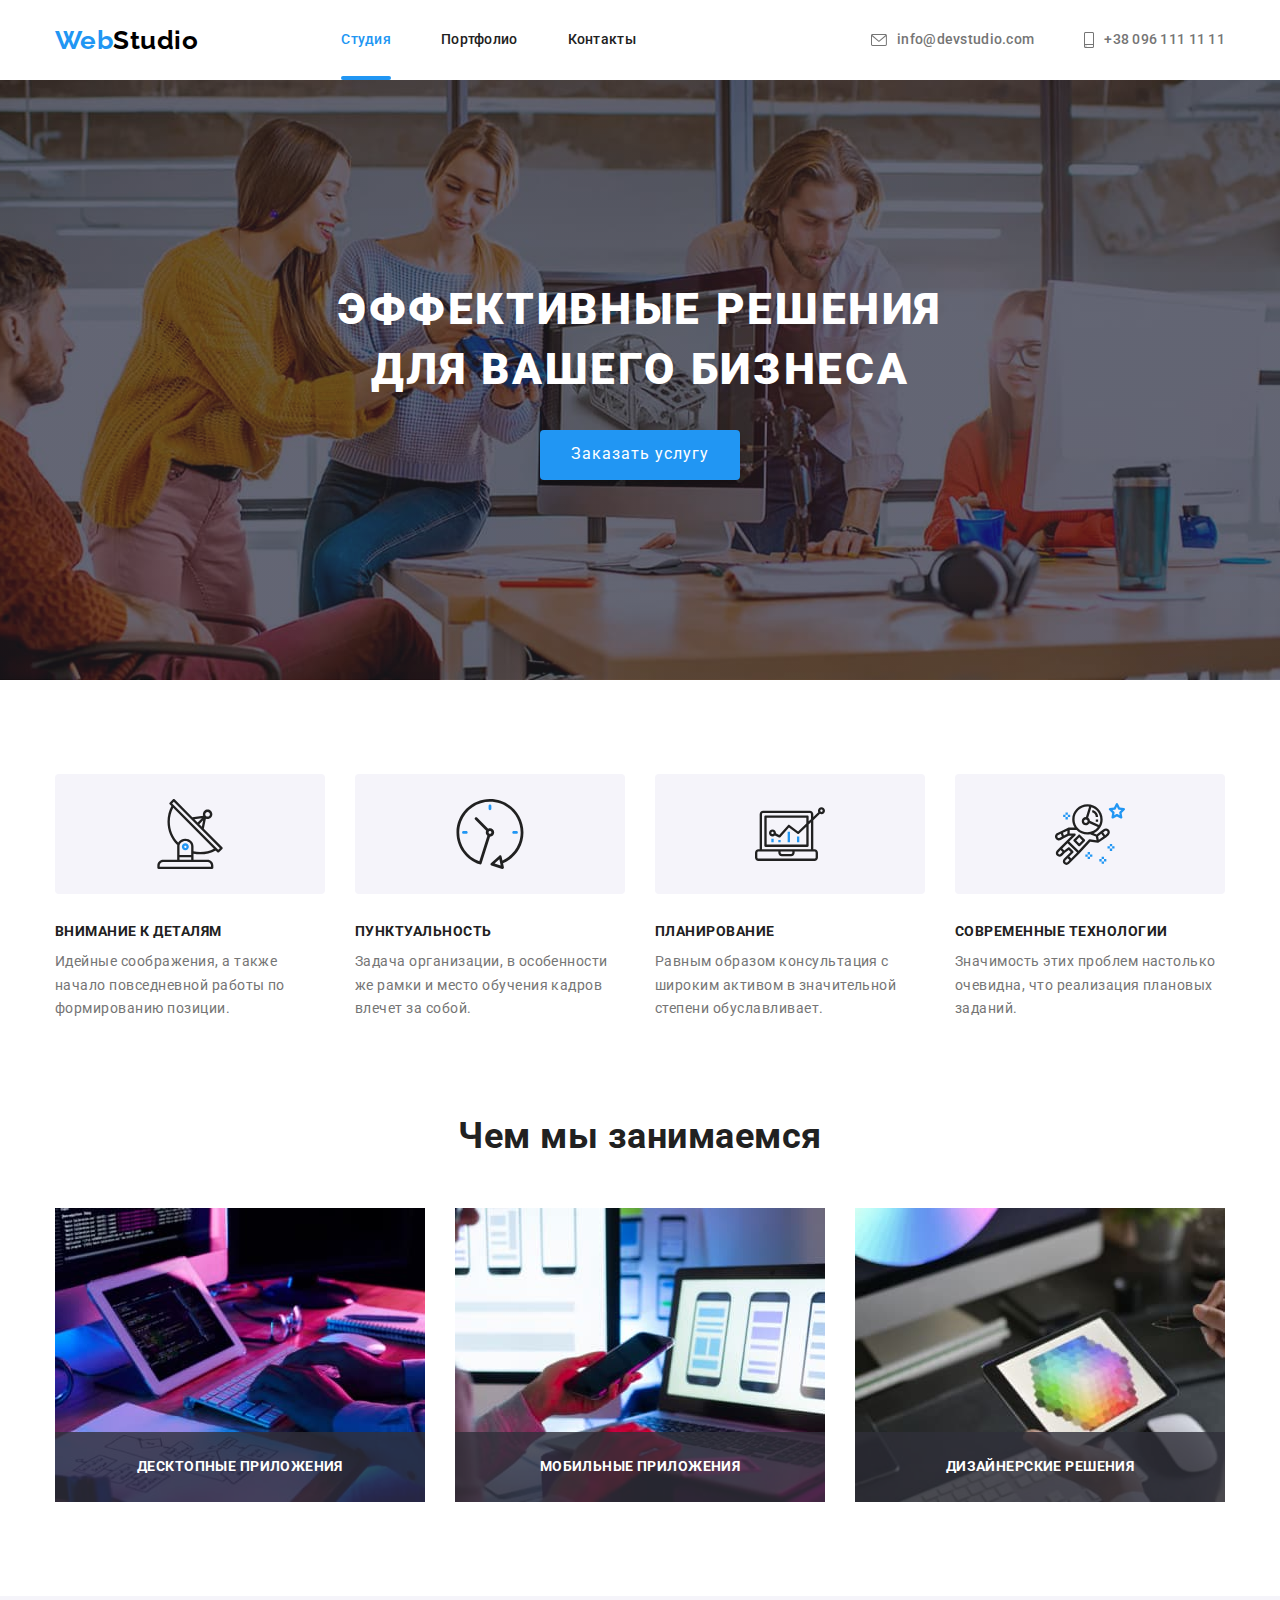
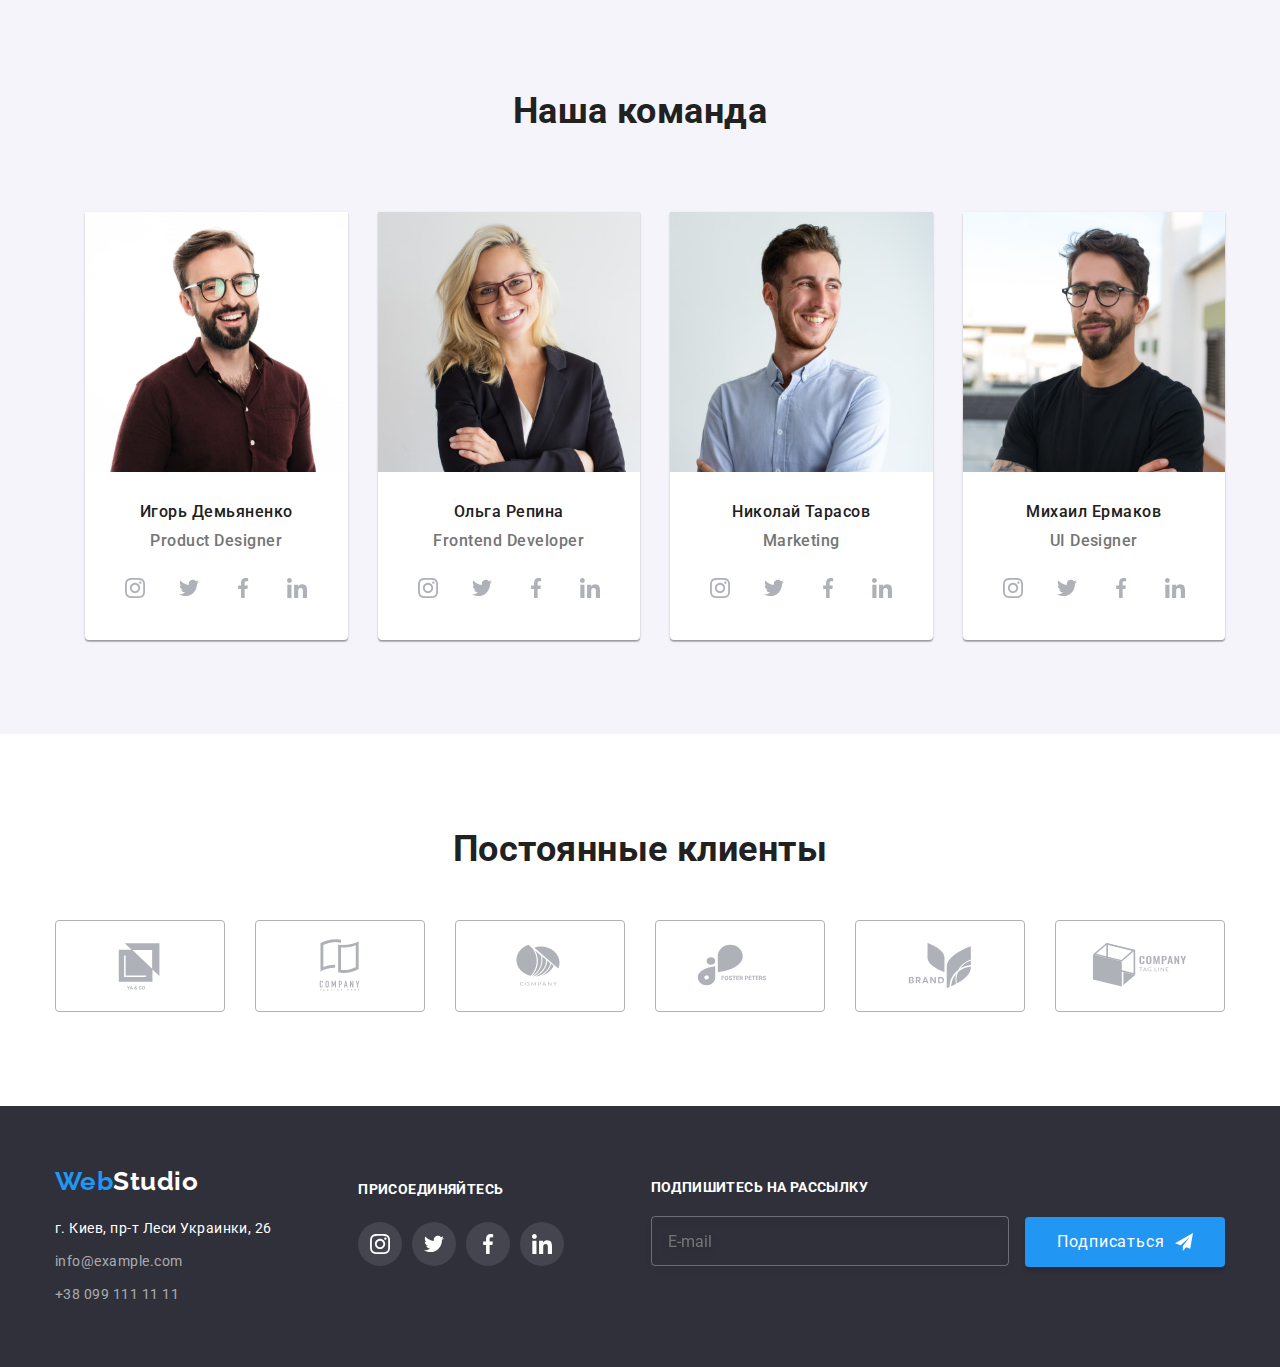
==== commit 30e22c78: "SASS" ====
--- a/index.html
+++ b/index.html
@@ -19,10 +19,11 @@
       rel="stylesheet"
       href="https://cdnjs.cloudflare.com/ajax/libs/animate.css/4.1.1/animate.min.css"
     />
-    <link rel="stylesheet" href="./css/main.css" />
+    <link rel="stylesheet" href="./sass/main.css" />
   </head>
   <body>
     <!--                                                !ШАПКА                                                  -->
+
     <header class="header">
       <div class="header__main-nav container">
         <nav class="header__site-nav">
@@ -64,12 +65,13 @@
     </header>
 
     <!--                                      !СОДЕРЖИМОЕ СТРАНИЦЫ                                              -->
+
     <main>
-      <!-- Заказать услугу HERO-->
+      <!--   HERO   -->
 
       <section class="hero">
         <div class="container">
-          <h1 class="hero-title">Эффективные решения для вашего бизнеса</h1>
+          <h1 class="hero__title">Эффективные решения для вашего бизнеса</h1>
           <button type="button" class="btn" data-modal-open>
             Заказать услугу
           </button>
@@ -80,52 +82,56 @@
 
       <section class="features section">
         <div class="container">
-          <h2 class="section-title visually-hidden">Features</h2>
-          <ul class="features-list">
-            <li class="item">
-              <div class="features-thumb">
-                <svg class="icon" width="70" height="70">
+          <h2 class="section__title visually-hidden">Features</h2>
+
+          <ul class="features__list">
+            <li class="features__item">
+              <div class="features__thumb">
+                <svg class="features__icon" width="70" height="70">
                   <use href="./images/icons.svg#icon-antenna"></use>
                 </svg>
               </div>
-              <h3 class="section-subtitle">Внимание к деталям</h3>
-              <p>
+              <h3 class="section__subtitle">Внимание к деталям</h3>
+              <p class="features__text">
                 Идейные соображения, а также начало повседневной работы по
                 формированию позиции.
               </p>
             </li>
-            <li class="item">
-              <div class="features-thumb">
-                <svg class="icon" width="70" height="70">
+
+            <li class="features__item">
+              <div class="features__thumb">
+                <svg class="features__icon" width="70" height="70">
                   <use href="./images/icons.svg#icon-clock"></use>
                 </svg>
               </div>
-              <h3 class="section-subtitle">Пунктуальность</h3>
-              <p>
+              <h3 class="section__subtitle">Пунктуальность</h3>
+              <p class="features__text">
                 Задача организации, в особенности же рамки и место обучения
                 кадров влечет за собой.
               </p>
             </li>
-            <li class="item">
-              <div class="features-thumb">
-                <svg class="icon" width="70" height="70">
+
+            <li class="features__item">
+              <div class="features__thumb">
+                <svg class="features__icon" width="70" height="70">
                   <use href="./images/icons.svg#icon-diagram"></use>
                 </svg>
               </div>
-              <h3 class="section-subtitle">Планирование</h3>
-              <p>
+              <h3 class="section__subtitle">Планирование</h3>
+              <p class="features__text">
                 Равным образом консультация с широким активом в значительной
                 степени обуславливает.
               </p>
             </li>
-            <li class="item">
-              <div class="features-thumb">
-                <svg class="icon" width="70" height="70">
+
+            <li class="features__item">
+              <div class="features__thumb">
+                <svg class="features__icon" width="70" height="70">
                   <use href="./images/icons.svg#icon-astronaut"></use>
                 </svg>
               </div>
-              <h3 class="section-subtitle">Современные технологии</h3>
-              <p>
+              <h3 class="section__subtitle">Современные технологии</h3>
+              <p class="features__text">
                 Значимость этих проблем настолько очевидна, что реализация
                 плановых заданий.
               </p>
@@ -138,39 +144,45 @@
 
       <section class="work section">
         <div class="container">
-          <h2 class="section-title">Чем мы занимаемся</h2>
-          <ul class="work-list">
-            <li class="item">
-              <img
+          <h2 class="section__title">Чем мы занимаемся</h2>
+
+          <ul class="work__list">
+            <li class="work__item">
+              <img
+                class="work__image"
                 src="./images/img1.jpg"
                 alt="Десктопные приложения"
                 width="370"
                 height="294"
               />
-              <div class="label">
-                <h3>Десктопные приложения</h3>
-              </div>
-            </li>
-            <li class="item">
-              <img
+              <div class="work__label">
+                <h3 class="work__title">Десктопные приложения</h3>
+              </div>
+            </li>
+
+            <li class="work__item">
+              <img
+                class="work__image"
                 src="./images/img2.jpg"
                 alt="Мобильные приложения"
                 width="370"
                 height="294"
               />
-              <div class="label">
-                <h3>Мобильные приложения</h3>
-              </div>
-            </li>
-            <li class="item">
-              <img
+              <div class="work__label">
+                <h3 class="work__title">Мобильные приложения</h3>
+              </div>
+            </li>
+
+            <li class="work__item">
+              <img
+                class="work__image"
                 src="./images/img3.jpg"
                 alt="Графический дизайн"
                 width="370"
                 height="294"
               />
-              <div class="label">
-                <h3>Дизайнерские решения</h3>
+              <div class="work__label">
+                <h3 class="work__title">Дизайнерские решения</h3>
               </div>
             </li>
           </ul>
@@ -181,18 +193,19 @@
 
       <section class="team section">
         <div class="container">
-          <h2 class="section-title">Наша команда</h2>
-          <ul class="team-list">
-            <li class="item">
-              <img
+          <h2 class="section__title">Наша команда</h2>
+          <ul class="team__list">
+            <li class="business-card">
+              <img
+                class="business-card__photo"
                 src="./images/Игорь.jpg"
                 alt="Игорь Демьяненко"
                 width="270"
                 height="260"
               />
-              <div class="item-content">
-                <h3 class="team-title">Игорь Демьяненко</h3>
-                <p>Product Designer</p>
+              <div class="business-card__content">
+                <h3 class="business-card__title">Игорь Демьяненко</h3>
+                <p class="business-card__text">Product Designer</p>
                 <ul class="social-list">
                   <li class="social-list__item">
                     <a class="social-list__link" href="http://">
@@ -226,16 +239,17 @@
               </div>
             </li>
 
-            <li class="item">
-              <img
+            <li class="business-card">
+              <img
+                class="business-card__photo"
                 src="./images/Ольга.jpg"
                 alt="Ольга Репина"
                 width="270"
                 height="260"
               />
-              <div class="item-content">
-                <h3 class="team-title">Ольга Репина</h3>
-                <p>Frontend Developer</p>
+              <div class="business-card__content">
+                <h3 class="business-card__title">Ольга Репина</h3>
+                <p class="business-card__text">Frontend Developer</p>
                 <ul class="social-list">
                   <li class="social-list__item">
                     <a class="social-list__link" href="http://">
@@ -269,16 +283,17 @@
               </div>
             </li>
 
-            <li class="item">
-              <img
+            <li class="business-card">
+              <img
+                class="business-card__photo"
                 src="./images/Николай.jpg"
                 alt="Николай Тарасов"
                 width="270"
                 height="260"
               />
-              <div class="item-content">
-                <h3 class="team-title">Николай Тарасов</h3>
-                <p>Marketing</p>
+              <div class="business-card__content">
+                <h3 class="business-card__title">Николай Тарасов</h3>
+                <p class="business-card__text">Marketing</p>
                 <ul class="social-list">
                   <li class="social-list__item">
                     <a class="social-list__link" href="http://">
@@ -312,16 +327,17 @@
               </div>
             </li>
 
-            <li class="item">
-              <img
+            <li class="business-card">
+              <img
+                class="business-card__photo"
                 src="./images/Михаил.jpg"
                 alt="Михаил Ермаков"
                 width="270"
                 height="260"
               />
-              <div class="item-content">
-                <h3 class="team-title">Михаил Ермаков</h3>
-                <p>UI Designer</p>
+              <div class="business-card__content">
+                <h3 class="business-card__title">Михаил Ермаков</h3>
+                <p class="business-card__text">UI Designer</p>
                 <ul class="social-list">
                   <li class="social-list__item">
                     <a class="social-list__link" href="http://">
@@ -362,51 +378,51 @@
 
       <section class="clients section">
         <div class="container">
-          <h2 class="section-title">Постоянные клиенты</h2>
-          <ul class="clients-list">
-            <li class="item">
-              <a class="link" href="http://">
-                <svg class="icon" width="106" height="60">
+          <h2 class="section__title">Постоянные клиенты</h2>
+          <ul class="clients__list">
+            <li class="client-logo">
+              <a class="client-logo__link" href="http://">
+                <svg class="client-logo__icon" width="106" height="60">
                   <use href="./images/icons.svg#icon-client1"></use>
                 </svg>
               </a>
             </li>
 
-            <li class="item">
-              <a class="link" href="http://">
-                <svg class="icon" width="106" height="60">
+            <li class="client-logo">
+              <a class="client-logo__link" href="http://">
+                <svg class="client-logo__icon" width="106" height="60">
                   <use href="./images/icons.svg#icon-client2"></use>
                 </svg>
               </a>
             </li>
 
-            <li class="item">
-              <a class="link" href="http://">
-                <svg class="icon" width="106" height="60">
+            <li class="client-logo">
+              <a class="client-logo__link" href="http://">
+                <svg class="client-logo__icon" width="106" height="60">
                   <use href="./images/icons.svg#icon-client3"></use>
                 </svg>
               </a>
             </li>
 
-            <li class="item">
-              <a class="link" href="http://">
-                <svg class="icon" width="106" height="60">
+            <li class="client-logo">
+              <a class="client-logo__link" href="http://">
+                <svg class="client-logo__icon" width="106" height="60">
                   <use href="./images/icons.svg#icon-client4"></use>
                 </svg>
               </a>
             </li>
 
-            <li class="item">
-              <a class="link" href="http://">
-                <svg class="icon" width="106" height="60">
+            <li class="client-logo">
+              <a class="client-logo__link" href="http://">
+                <svg class="client-logo__icon" width="106" height="60">
                   <use href="./images/icons.svg#icon-client5"></use>
                 </svg>
               </a>
             </li>
 
-            <li class="item">
-              <a class="link" href="http://">
-                <svg class="icon" width="106" height="60">
+            <li class="client-logo">
+              <a class="client-logo__link" href="http://">
+                <svg class="client-logo__icon" width="106" height="60">
                   <use href="./images/icons.svg#icon-client6"></use>
                 </svg>
               </a>
@@ -416,6 +432,7 @@
       </section>
     </main>
     <!--                                               !ПОДВАЛ                                                   -->
+
     <footer class="footer">
       <div class="container footer__container">
         <address class="address">
@@ -504,70 +521,72 @@
       </div>
     </footer>
 
-    <!-- МОДАЛЬНОЕ ОКНО -->
+    <!-- !МОДАЛЬНОЕ ОКНО -->
 
     <div class="backdrop is-hidden" data-modal>
       <div class="modal">
-        <button class="modal-btn" type="button" data-modal-close>
-          <svg class="icon" width="18" height="18">
+        <button class="modal__btn" type="button" data-modal-close>
+          <svg class="modal__icon" width="18" height="18">
             <use href="./images/icons.svg#icon-close-btn"></use>
           </svg>
         </button>
 
         <!-- ФОРМА ОТПРАВКИ -->
 
-        <form class="form" name="order-form" autocomplete="off" novalidate>
-          <p>Оставьте свои данные, мы вам перезвоним</p>
-
-          <div class="form-field">
-            <label for="name">Имя</label>
-            <input class="input" type="text" name="name" id="name" />
-            <svg class="icon" width="18" height="18">
+        <form class="form" name="order-form">
+          <p class="form__title">Оставьте свои данные, мы вам перезвоним</p>
+
+          <div class="form__field">
+            <label class="form__label" for="name">Имя</label>
+            <input class="form__input" type="text" name="name" id="name" />
+            <svg class="form__icon" width="18" height="18">
               <use href="./images/icons.svg#icon-person"></use>
             </svg>
           </div>
 
-          <div class="form-field">
-            <label for="tel">Телефон</label>
-            <input type="tel" name="tel" id="tel" />
-            <svg class="icon" width="18" height="18">
+          <div class="form__field">
+            <label class="form__label" for="tel">Телефон</label>
+            <input class="form__input" type="tel" name="tel" id="tel" />
+            <svg class="form__icon" width="18" height="18">
               <use href="./images/icons.svg#icon-phone"></use>
             </svg>
           </div>
 
-          <div class="form-field">
-            <label for="email">Почта</label>
-            <input type="email" name="email" id="email" />
-            <svg class="icon" width="18" height="18">
+          <div class="form__field">
+            <label class="form__label" for="email">Почта</label>
+            <input class="form__input" type="email" name="email" id="email" />
+            <svg class="form__icon" width="18" height="18">
               <use href="./images/icons.svg#icon-email"></use>
             </svg>
           </div>
 
-          <div class="form-field">
-            <label for="comment">Комментарий</label>
+          <div class="form__field">
+            <label class="form__label" for="comment">Комментарий</label>
             <textarea
+              class="form__textarea"
               name="сomment"
               id="comment"
               placeholder="Введите текст"
             ></textarea>
           </div>
 
-          <div class="checkbox">
-            <label for="check">
+          <div class="form__checkbox">
+            <label class="form__label--check" for="check">
               <input
                 type="checkbox"
                 name="policy"
                 id="check"
-                class="check visually-hidden"
-              />
-              <svg class="icon-check" width="15" height="15">
+                class="form__input--check visually-hidden"
+              />
+              <svg class="form__icon-check" width="15" height="15">
                 <use href="./images/icons.svg#icon-check"></use>
               </svg>
-              Соглашаюсь с рассылкой и принимаю <a href="">Условия договора</a>
+              Соглашаюсь с рассылкой и принимаю
+              <a class="form__link" href="">Условия договора</a>
             </label>
           </div>
 
-          <button type="submit" class="btn submit-btn">Отправить</button>
+          <button type="submit" class="btn form__button">Отправить</button>
         </form>
       </div>
     </div>
--- a/sass/main.css
+++ b/sass/main.css
@@ -0,0 +1,957 @@
+@charset "UTF-8";
+/* Убирает точечки в списке  и вертикальные отступы*/
+ul {
+  list-style: none;
+  margin-top: 0;
+  margin-bottom: 0;
+  padding: 0;
+}
+
+h1,
+h2,
+h3,
+h4,
+h5,
+h6,
+p {
+  margin: 0;
+}
+
+/* ..КАРТИНКИ делает блочными и отзывчивыми.. */
+img {
+  display: block;
+  max-width: 100%;
+}
+
+/* Убирает подчеркивание ссылкам */
+a {
+  text-decoration: none;
+}
+
+body {
+  background: #ffffff;
+  color: #757575;
+  font-family: "Roboto", sans-serif;
+  letter-spacing: 0.03em;
+}
+
+/* Скрываем ненужные заголовки*/
+.visually-hidden {
+  position: absolute;
+  clip: rect(0 0 0 0);
+  width: 1px;
+  height: 1px;
+  margin: -1px;
+}
+
+/* .........КОНТЕЙНЕР........... */
+.container {
+  width: 1200px;
+  padding-left: 15px;
+  padding-right: 15px;
+  margin: 0 auto;
+}
+
+/* .....Общий стиль секциям и заголовкам, кнопке..... */
+.section {
+  padding-top: 94px;
+  padding-bottom: 94px;
+}
+
+.section__title {
+  margin-bottom: 50px;
+  color: #212121;
+  font-weight: 700;
+  font-size: 36px;
+  line-height: 1.17;
+}
+
+.section__subtitle {
+  margin-bottom: 10px;
+  color: #212121;
+  font-weight: 700;
+  font-size: 14px;
+  line-height: 1.14;
+  text-transform: uppercase;
+}
+
+.btn {
+  min-width: 200px;
+  height: 50px;
+  color: #ffffff;
+  background-color: #2196f3;
+  letter-spacing: 0.06em;
+  border: 0 solid transparent;
+  -webkit-box-shadow: 0px 4px 4px rgba(0, 0, 0, 0.15);
+          box-shadow: 0px 4px 4px rgba(0, 0, 0, 0.15);
+  border-radius: 4px;
+  cursor: pointer;
+  -webkit-transition: background-color 250ms cubic-bezier(0.4, 0, 0.2, 1);
+  transition: background-color 250ms cubic-bezier(0.4, 0, 0.2, 1);
+}
+
+.btn:hover, .btn:focus {
+  background-color: #188ce8;
+}
+
+/**     .................ЛОГОТИП ................    */
+.logo {
+  display: inline-block;
+  font-family: "Raleway", sans-serif;
+  color: #000000;
+  font-weight: 700;
+  font-size: 26px;
+  line-height: 1.19;
+}
+
+.logo__text {
+  color: #2196f3;
+}
+
+.header__logo {
+  margin-right: 93px;
+}
+
+.footer__logo {
+  margin-bottom: 20px;
+  font-style: normal;
+  color: #ffffff;
+}
+
+/*                ....Навигация сайта                 */
+.header__main-nav {
+  display: -webkit-box;
+  display: -ms-flexbox;
+  display: flex;
+  -webkit-box-align: center;
+      -ms-flex-align: center;
+          align-items: center;
+}
+
+.header__site-nav {
+  display: -webkit-box;
+  display: -ms-flexbox;
+  display: flex;
+  -webkit-box-align: center;
+      -ms-flex-align: center;
+          align-items: center;
+}
+
+.site-nav__list {
+  display: -webkit-box;
+  display: -ms-flexbox;
+  display: flex;
+}
+
+.site-nav__item {
+  margin-left: 50px;
+  position: relative;
+}
+
+.site-nav__link {
+  display: block;
+  padding-top: 32px;
+  padding-bottom: 32px;
+  color: #212121;
+  font-weight: 500;
+  font-size: 14px;
+  line-height: 1.14;
+  letter-spacing: 0.02em;
+  -webkit-transition-property: color, fill;
+  transition-property: color, fill;
+  -webkit-transition-duration: 250ms;
+          transition-duration: 250ms;
+  -webkit-transition-timing-function: cubic-bezier(0.4, 0, 0.2, 1);
+          transition-timing-function: cubic-bezier(0.4, 0, 0.2, 1);
+}
+
+.site-nav__link:hover, .site-nav__link:focus {
+  color: #2196f3;
+  fill: #2196f3;
+}
+
+.site-nav__link.current {
+  color: #2196f3;
+}
+
+.site-nav__link--text-color {
+  display: -webkit-inline-box;
+  display: -ms-inline-flexbox;
+  display: inline-flex;
+  -webkit-box-align: center;
+      -ms-flex-align: center;
+          align-items: center;
+  color: #757575;
+  fill: #757575;
+}
+
+.site-nav__link::after {
+  content: "";
+  position: absolute;
+  top: 100%;
+  -webkit-transform: translateY(-100%);
+          transform: translateY(-100%);
+  width: 100%;
+  height: 4px;
+  display: block;
+  background: #2196f3;
+  border-radius: 2px;
+  opacity: 0;
+  -webkit-transition: opacity 250ms cubic-bezier(0.4, 0, 0.2, 1);
+  transition: opacity 250ms cubic-bezier(0.4, 0, 0.2, 1);
+}
+
+.site-nav__link.current::after {
+  opacity: 1;
+}
+
+.site-nav__icon {
+  margin-right: 10px;
+}
+
+.contacts {
+  display: -webkit-box;
+  display: -ms-flexbox;
+  display: flex;
+  -webkit-box-align: center;
+      -ms-flex-align: center;
+          align-items: center;
+  margin-left: auto;
+}
+
+.contacts__link:not(:last-child) {
+  margin-right: 50px;
+}
+
+/**            HERO                 */
+.hero {
+  padding-top: 200px;
+  padding-bottom: 200px;
+  text-align: center;
+  background-image: -webkit-gradient(linear, left top, left bottom, from(rgba(47, 48, 58, 0.4)), to(rgba(47, 48, 58, 0.4))), url(../images/hero.jpg);
+  background-image: linear-gradient(rgba(47, 48, 58, 0.4), rgba(47, 48, 58, 0.4)), url(../images/hero.jpg);
+  background-color: #2f303a;
+  background-repeat: no-repeat;
+  background-position: center;
+}
+
+.hero__title {
+  width: 696px;
+  margin-bottom: 30px;
+  margin-left: auto;
+  margin-right: auto;
+  color: #ffffff;
+  font-weight: 900;
+  font-size: 44px;
+  line-height: 1.36;
+  letter-spacing: 0.06em;
+  text-transform: uppercase;
+}
+
+/**              Features                  */
+.features {
+  padding-bottom: 47px;
+}
+
+.features__list {
+  display: -webkit-box;
+  display: -ms-flexbox;
+  display: flex;
+  -webkit-box-pack: justify;
+      -ms-flex-pack: justify;
+          justify-content: space-between;
+}
+
+.features__thumb {
+  width: 270px;
+  height: 120px;
+  display: -webkit-box;
+  display: -ms-flexbox;
+  display: flex;
+  -webkit-box-pack: center;
+      -ms-flex-pack: center;
+          justify-content: center;
+  -webkit-box-align: center;
+      -ms-flex-align: center;
+          align-items: center;
+  margin-bottom: 30px;
+  background: #f5f4fa;
+  border-radius: 4px;
+}
+
+.features__item:not(:last-child) {
+  margin-right: 30px;
+}
+
+.features__text {
+  color: #757575;
+  font-size: 14px;
+  line-height: 1.71;
+}
+
+/**             Чем мы занимаемся                */
+.work {
+  padding-top: 47px;
+  text-align: center;
+}
+
+.work__list {
+  display: -webkit-box;
+  display: -ms-flexbox;
+  display: flex;
+}
+
+.work__item:not(:last-child) {
+  margin-right: 30px;
+}
+
+.work__item {
+  position: relative;
+}
+
+.work__label {
+  position: absolute;
+  top: 100%;
+  -webkit-transform: translateY(-100%);
+          transform: translateY(-100%);
+  width: 100%;
+  height: 70px;
+  background: rgba(47, 48, 58, 0.8);
+}
+
+.work__title {
+  padding-top: 27px;
+  font-weight: bold;
+  font-size: 14px;
+  line-height: 1.14;
+  text-align: center;
+  letter-spacing: 0.03em;
+  text-transform: uppercase;
+  color: #ffffff;
+}
+
+/**                Наша команда                    */
+.team {
+  text-align: center;
+  background-color: #f5f4fa;
+  color: #212121;
+  font-weight: 500;
+  font-size: 16px;
+  line-height: 1.19;
+}
+
+.team__list {
+  display: -webkit-box;
+  display: -ms-flexbox;
+  display: flex;
+  -ms-flex-wrap: wrap;
+      flex-wrap: wrap;
+  margin-left: calc(-1 * $card-set-gap);
+  margin-top: calc(-1 * $card-set-gap);
+}
+
+.business-card {
+  -ms-flex-preferred-size: calc(100% / 4 - 30px);
+      flex-basis: calc(100% / 4 - 30px);
+  margin-left: 30px;
+  margin-top: 30px;
+  text-align: center;
+  background-color: #ffffff;
+  -webkit-box-shadow: 0px 1px 3px rgba(0, 0, 0, 0.12), 0px 1px 1px rgba(0, 0, 0, 0.14), 0px 2px 1px rgba(0, 0, 0, 0.2);
+          box-shadow: 0px 1px 3px rgba(0, 0, 0, 0.12), 0px 1px 1px rgba(0, 0, 0, 0.14), 0px 2px 1px rgba(0, 0, 0, 0.2);
+  border-radius: 0px 0px 4px 4px;
+  -webkit-transition: -webkit-box-shadow 250ms cubic-bezier(0.4, 0, 0.2, 1);
+  transition: -webkit-box-shadow 250ms cubic-bezier(0.4, 0, 0.2, 1);
+  transition: box-shadow 250ms cubic-bezier(0.4, 0, 0.2, 1);
+  transition: box-shadow 250ms cubic-bezier(0.4, 0, 0.2, 1), -webkit-box-shadow 250ms cubic-bezier(0.4, 0, 0.2, 1);
+}
+
+.business-card:hover, .business-card:focus {
+  -webkit-box-shadow: 0px 4px 4px rgba(0, 0, 0, 0.25), 0px 1px 1px rgba(0, 0, 0, 0.14), 0px 2px 1px rgba(0, 0, 0, 0.2);
+          box-shadow: 0px 4px 4px rgba(0, 0, 0, 0.25), 0px 1px 1px rgba(0, 0, 0, 0.14), 0px 2px 1px rgba(0, 0, 0, 0.2);
+}
+
+.business-card__content {
+  padding-top: 30px;
+  padding-bottom: 30px;
+}
+
+.business-card__title {
+  font-weight: 500;
+  font-size: 16px;
+  line-height: 1.19;
+  color: #212121;
+}
+
+.business-card__text {
+  margin-top: 10px;
+  margin-bottom: 16px;
+  color: #757575;
+  font-size: 16px;
+  line-height: 1.19;
+}
+
+/* *             Список соц.сетей           * */
+.social-list {
+  display: -webkit-inline-box;
+  display: -ms-inline-flexbox;
+  display: inline-flex;
+  -webkit-box-pack: justify;
+      -ms-flex-pack: justify;
+          justify-content: space-between;
+}
+
+.social-list__item {
+  width: 44px;
+  height: 44px;
+}
+
+.social-list__item:not(:last-child) {
+  margin-right: 10px;
+}
+
+.social-list__link {
+  width: 100%;
+  height: 100%;
+  display: -webkit-box;
+  display: -ms-flexbox;
+  display: flex;
+  -webkit-box-pack: center;
+      -ms-flex-pack: center;
+          justify-content: center;
+  -webkit-box-align: center;
+      -ms-flex-align: center;
+          align-items: center;
+  border-radius: 50%;
+  fill: #afb1b8;
+  background-color: #ffffff;
+  -webkit-transition-property: background-color, fill, -webkit-box-shadow;
+  transition-property: background-color, fill, -webkit-box-shadow;
+  transition-property: box-shadow, background-color, fill;
+  transition-property: box-shadow, background-color, fill, -webkit-box-shadow;
+  -webkit-transition-duration: 1000ms;
+          transition-duration: 1000ms;
+  -webkit-transition-timing-function: cubic-bezier(0.4, 0, 0.2, 1);
+          transition-timing-function: cubic-bezier(0.4, 0, 0.2, 1);
+}
+
+.social-list__link:hover, .social-list__link:focus {
+  -webkit-box-shadow: 0px 4px 4px rgba(0, 0, 0, 0.25);
+          box-shadow: 0px 4px 4px rgba(0, 0, 0, 0.25);
+  background-color: #2196f3;
+  fill: #ffffff;
+}
+
+.social-list__link--fill-white {
+  fill: #ffffff;
+  background-color: rgba(255, 255, 255, 0.1);
+}
+
+.social-list__link--fill-white:hover, .social-list__link--fill-white:focus {
+  background-color: #2196f3;
+}
+
+/**...... Постоянные клиенты........ */
+.clients {
+  text-align: center;
+}
+
+.clients__list {
+  display: -webkit-box;
+  display: -ms-flexbox;
+  display: flex;
+}
+
+.client-logo {
+  width: 170px;
+  height: 92px;
+}
+
+.client-logo:not(:last-child) {
+  margin-right: 30px;
+}
+
+.client-logo__link {
+  width: 100%;
+  height: 100%;
+  display: -webkit-box;
+  display: -ms-flexbox;
+  display: flex;
+  -webkit-box-pack: center;
+      -ms-flex-pack: center;
+          justify-content: center;
+  -webkit-box-align: center;
+      -ms-flex-align: center;
+          align-items: center;
+  border: 1px solid #afb1b8;
+  -webkit-box-sizing: border-box;
+          box-sizing: border-box;
+  border-radius: 4px;
+  fill: #afb1b8;
+  -webkit-transition-property: border, fill;
+  transition-property: border, fill;
+  -webkit-transition-duration: 250ms;
+          transition-duration: 250ms;
+  -webkit-transition-timing-function: cubic-bezier(0.4, 0, 0.2, 1);
+          transition-timing-function: cubic-bezier(0.4, 0, 0.2, 1);
+}
+
+.client-logo__link:hover, .client-logo__link:focus {
+  border: 1px solid #2196f3;
+  fill: #2196f3;
+}
+
+.client-logo__icon {
+  -webkit-transition: -webkit-transform 500ms cubic-bezier(0.4, 0, 0.2, 1);
+  transition: -webkit-transform 500ms cubic-bezier(0.4, 0, 0.2, 1);
+  transition: transform 500ms cubic-bezier(0.4, 0, 0.2, 1);
+  transition: transform 500ms cubic-bezier(0.4, 0, 0.2, 1), -webkit-transform 500ms cubic-bezier(0.4, 0, 0.2, 1);
+}
+
+.client-logo:hover .client-logo__icon {
+  -webkit-transform: rotateY(360deg);
+          transform: rotateY(360deg);
+}
+
+/**                  filter-list                   */
+.portfolio__filter-list {
+  margin-bottom: 50px;
+}
+
+.filter-list {
+  display: -webkit-box;
+  display: -ms-flexbox;
+  display: flex;
+  -webkit-box-pack: center;
+      -ms-flex-pack: center;
+          justify-content: center;
+}
+
+.filter-list__button {
+  padding: 6px 22px;
+  margin-right: 8px;
+  text-align: center;
+  color: var(--title-text-color);
+  font-weight: 500;
+  font-size: 16px;
+  line-height: 1.62;
+  background-color: #f5f4fa;
+  border: hidden;
+  border-radius: 4px;
+  cursor: pointer;
+  -webkit-transition-property: color, background-color, -webkit-box-shadow;
+  transition-property: color, background-color, -webkit-box-shadow;
+  transition-property: color, background-color, box-shadow;
+  transition-property: color, background-color, box-shadow, -webkit-box-shadow;
+  -webkit-transition-duration: 250ms;
+          transition-duration: 250ms;
+  -webkit-transition-timing-function: cubic-bezier(0.4, 0, 0.2, 1);
+          transition-timing-function: cubic-bezier(0.4, 0, 0.2, 1);
+}
+
+.filter-list__button:hover, .filter-list__button:focus {
+  color: #ffffff;
+  background-color: #2196f3;
+  -webkit-box-shadow: 0px 3px 1px rgba(0, 0, 0, 0.1), 0px 1px 2px rgba(0, 0, 0, 0.08), 0px 2px 2px rgba(0, 0, 0, 0.12);
+          box-shadow: 0px 3px 1px rgba(0, 0, 0, 0.1), 0px 1px 2px rgba(0, 0, 0, 0.08), 0px 2px 2px rgba(0, 0, 0, 0.12);
+}
+
+/**           П О Р Т Ф О Л И О            */
+.portfolio-list {
+  display: -webkit-box;
+  display: -ms-flexbox;
+  display: flex;
+  -ms-flex-wrap: wrap;
+      flex-wrap: wrap;
+  margin-left: calc(-1 * $card-set-gap);
+  margin-top: calc(-1 * $card-set-gap);
+}
+
+.portfolio-list__item {
+  -ms-flex-preferred-size: calc(100% / 3 - 30px);
+      flex-basis: calc(100% / 3 - 30px);
+  margin-left: 30px;
+  margin-top: 30px;
+  cursor: pointer;
+  -webkit-transition: -webkit-box-shadow 250ms cubic-bezier(0.4, 0, 0.2, 1);
+  transition: -webkit-box-shadow 250ms cubic-bezier(0.4, 0, 0.2, 1);
+  transition: box-shadow 250ms cubic-bezier(0.4, 0, 0.2, 1);
+  transition: box-shadow 250ms cubic-bezier(0.4, 0, 0.2, 1), -webkit-box-shadow 250ms cubic-bezier(0.4, 0, 0.2, 1);
+}
+
+.portfolio-list__item:hover, .portfolio-list__item:focus {
+  -webkit-box-shadow: 0px 1px 1px rgba(0, 0, 0, 0.12), 0px 4px 4px rgba(0, 0, 0, 0.06), 1px 4px 6px rgba(0, 0, 0, 0.16);
+          box-shadow: 0px 1px 1px rgba(0, 0, 0, 0.12), 0px 4px 4px rgba(0, 0, 0, 0.06), 1px 4px 6px rgba(0, 0, 0, 0.16);
+}
+
+/* *         К А Р Т О Ч К А               */
+.card__content {
+  padding: 20px 24px 20px 24px;
+  border: 1px solid #eeeeee;
+}
+
+.card__title {
+  margin-bottom: 4px;
+  color: #212121;
+  font-weight: 700;
+  font-size: 18px;
+  line-height: 2;
+  letter-spacing: 0.06em;
+}
+
+.card__text {
+  font-size: 16px;
+  line-height: 1.87;
+}
+
+.card {
+  position: relative;
+  overflow: hidden;
+}
+
+.card__overlay {
+  position: absolute;
+  top: 100%;
+  left: 0;
+  width: 100%;
+  height: 100%;
+  background-color: rgba(33, 150, 243, 0.9);
+  opacity: 0;
+  -webkit-transition-property: opacity, -webkit-transform;
+  transition-property: opacity, -webkit-transform;
+  transition-property: opacity, transform;
+  transition-property: opacity, transform, -webkit-transform;
+  -webkit-transition-duration: 250ms;
+          transition-duration: 250ms;
+  -webkit-transition-timing-function: cubic-bezier(0.4, 0, 0.2, 1);
+          transition-timing-function: cubic-bezier(0.4, 0, 0.2, 1);
+}
+
+.card:hover .card__overlay,
+.card:focus .card__overlay {
+  opacity: 1;
+  -webkit-transform: translateY(-100%);
+          transform: translateY(-100%);
+}
+
+.card__description {
+  padding: 63px 24px;
+  font-weight: normal;
+  font-size: 18px;
+  line-height: 1.56;
+  letter-spacing: 0.03em;
+  color: #ffffff;
+}
+
+/*             !F o o t e r             */
+.footer__container {
+  display: -webkit-box;
+  display: -ms-flexbox;
+  display: flex;
+}
+
+.footer {
+  padding-top: 60px;
+  padding-bottom: 60px;
+  background-color: #2f303a;
+}
+
+.address__item {
+  color: #ffffff;
+  font-style: normal;
+  font-size: 14px;
+  line-height: 1.71;
+}
+
+.address__link {
+  display: block;
+  margin-top: 9px;
+  color: rgba(255, 255, 255, 0.6);
+}
+
+.attachment {
+  padding-top: 12px;
+  margin-left: auto;
+}
+
+.attachment__text {
+  margin-bottom: 20px;
+  font-weight: bold;
+  font-size: 14px;
+  line-height: 1.71;
+  letter-spacing: 0.03em;
+  text-transform: uppercase;
+  color: #ffffff;
+}
+
+/**         Ф О Р М А  подписки       */
+.footer__subscription {
+  margin-left: auto;
+  padding-top: 12px;
+}
+
+.subscription__text {
+  font-weight: 700;
+  font-size: 14px;
+  line-height: 1.71px;
+  letter-spacing: 0.03em;
+  text-transform: uppercase;
+  color: #ffffff;
+}
+
+.subscription__form {
+  margin-top: 20px;
+}
+
+.subscription__input {
+  width: 358px;
+  height: 50px;
+  margin-right: 12px;
+  padding-left: 16px;
+  border: 1px solid rgba(255, 255, 255, 0.3);
+  -webkit-box-sizing: border-box;
+          box-sizing: border-box;
+  -webkit-filter: drop-shadow(0px 4px 4px rgba(0, 0, 0, 0.15));
+          filter: drop-shadow(0px 4px 4px rgba(0, 0, 0, 0.15));
+  border-radius: 4px;
+  background: transparent;
+  color: #ffffff;
+  -webkit-transition: border-color 250ms cubic-bezier(0.4, 0, 0.2, 1);
+  transition: border-color 250ms cubic-bezier(0.4, 0, 0.2, 1);
+}
+
+.subscription__input:focus {
+  border-color: #ffffff;
+  outline: none;
+}
+
+.subscription__icon {
+  fill: #ffffff;
+  margin-left: 10px;
+  vertical-align: middle;
+}
+
+/* *МОДАЛЬНОЕ  ОКНО* */
+.backdrop {
+  position: fixed;
+  top: 0;
+  left: 0;
+  width: 100%;
+  height: 100%;
+  background: rgba(0, 0, 0, 0.2);
+  opacity: 1;
+  visibility: visible;
+  -webkit-transition: opacity 250ms cubic-bezier(0.4, 0, 0.2, 1), visibility 1000ms cubic-bezier(0.4, 0, 0.2, 1);
+  transition: opacity 250ms cubic-bezier(0.4, 0, 0.2, 1), visibility 1000ms cubic-bezier(0.4, 0, 0.2, 1);
+}
+
+.backdrop.is-hidden {
+  opacity: 0;
+  visibility: hidden;
+  pointer-events: none;
+}
+
+.modal {
+  position: absolute;
+  top: 50%;
+  left: 50%;
+  min-width: 528px;
+  min-height: 581px;
+  background-color: #fff;
+  -webkit-transform: translate(-50%, -50%) scale(1);
+          transform: translate(-50%, -50%) scale(1);
+  -webkit-transition: -webkit-transform 250ms cubic-bezier(0.4, 0, 0.2, 1);
+  transition: -webkit-transform 250ms cubic-bezier(0.4, 0, 0.2, 1);
+  transition: transform 250ms cubic-bezier(0.4, 0, 0.2, 1);
+  transition: transform 250ms cubic-bezier(0.4, 0, 0.2, 1), -webkit-transform 250ms cubic-bezier(0.4, 0, 0.2, 1);
+}
+
+.backdrop.is-hidden .modal {
+  -webkit-transform: translate(-50%, -50%) scale(2);
+          transform: translate(-50%, -50%) scale(2);
+}
+
+.modal__btn {
+  position: absolute;
+  top: 8px;
+  right: 8px;
+  display: -webkit-box;
+  display: -ms-flexbox;
+  display: flex;
+  -webkit-box-pack: center;
+      -ms-flex-pack: center;
+          justify-content: center;
+  -webkit-box-align: center;
+      -ms-flex-align: center;
+          align-items: center;
+  width: 30px;
+  height: 30px;
+  border-radius: 50%;
+  background: #ffffff;
+  border: 1px solid rgba(0, 0, 0, 0.1);
+  -webkit-box-sizing: border-box;
+          box-sizing: border-box;
+  cursor: pointer;
+}
+
+.modal__btn:hover > .modal__icon,
+.modal__btn:focus > .modal__icon {
+  fill: #2196f3;
+}
+
+/** ...Ф О Р М А  модального окна... */
+.form {
+  width: 448px;
+  padding-top: 40px;
+  margin: 0 auto;
+}
+
+.form__title {
+  margin-bottom: 10px;
+  font-weight: 700;
+  font-size: 20px;
+  line-height: 1.15;
+  letter-spacing: 0.03em;
+  color: #212121;
+}
+
+.form__field {
+  width: 448px;
+  margin-bottom: 10px;
+  position: relative;
+  -webkit-transition: fill 250ms cubic-bezier(0.4, 0, 0.2, 1);
+  transition: fill 250ms cubic-bezier(0.4, 0, 0.2, 1);
+}
+
+.form__field:focus-within {
+  fill: #2196f3;
+}
+
+.form__label {
+  margin-bottom: 4px;
+  font-weight: normal;
+  font-size: 12px;
+  line-height: 14px;
+  letter-spacing: 0.01em;
+  color: #757575;
+}
+
+.form__input {
+  width: 100%;
+  height: 40px;
+  border: 1px solid rgba(33, 33, 33, 0.2);
+  -webkit-box-sizing: border-box;
+          box-sizing: border-box;
+  border-radius: 4px;
+  padding-left: 42px;
+  font-size: 14px;
+  line-height: 1.14;
+  -webkit-transition: border-color 250ms cubic-bezier(0.4, 0, 0.2, 1);
+  transition: border-color 250ms cubic-bezier(0.4, 0, 0.2, 1);
+}
+
+.form__input:focus {
+  border-color: #2196f3;
+  outline: none;
+}
+
+.form__icon {
+  position: absolute;
+  bottom: 11px;
+  left: 12px;
+}
+
+.form__textarea {
+  width: 100%;
+  height: 120px;
+  padding: 12px 16px;
+  resize: none;
+  border: 1px solid rgba(33, 33, 33, 0.2);
+  -webkit-box-sizing: border-box;
+          box-sizing: border-box;
+  border-radius: 4px;
+  font-size: 14px;
+  line-height: 1.14;
+  -webkit-transition: border-color 250ms cubic-bezier(0.4, 0, 0.2, 1);
+  transition: border-color 250ms cubic-bezier(0.4, 0, 0.2, 1);
+}
+
+.form__textarea:focus {
+  border-color: #2196f3;
+  outline: none;
+}
+
+.form__textarea::-webkit-input-placeholder {
+  font-weight: normal;
+  font-size: 12px;
+  line-height: 14px;
+  letter-spacing: 0.01em;
+  color: rgba(117, 117, 117, 0.5);
+}
+
+.form__textarea:-ms-input-placeholder {
+  font-weight: normal;
+  font-size: 12px;
+  line-height: 14px;
+  letter-spacing: 0.01em;
+  color: rgba(117, 117, 117, 0.5);
+}
+
+.form__textarea::-ms-input-placeholder {
+  font-weight: normal;
+  font-size: 12px;
+  line-height: 14px;
+  letter-spacing: 0.01em;
+  color: rgba(117, 117, 117, 0.5);
+}
+
+.form__textarea::placeholder {
+  font-weight: normal;
+  font-size: 12px;
+  line-height: 14px;
+  letter-spacing: 0.01em;
+  color: rgba(117, 117, 117, 0.5);
+}
+
+/**      CHECKBOX       */
+.form__checkbox {
+  position: relative;
+  margin-bottom: 30px;
+}
+
+.form__label--check {
+  padding-left: 36px;
+  font-weight: 400;
+  font-size: 14px;
+  line-height: calc(24 / 14);
+  letter-spacing: 0.03em;
+  color: #757575;
+}
+
+.form__icon-check {
+  position: absolute;
+  top: 50%;
+  -webkit-transform: translateY(-50%);
+          transform: translateY(-50%);
+  left: 13px;
+  width: 16px;
+  height: 15px;
+  border: 2px solid #000000;
+  border-radius: 3px;
+}
+
+.form__input--check:checked + .form__icon-check {
+  background-color: #2196f3;
+  border: none;
+}
+
+.form__link {
+  color: #2196f3;
+  text-decoration: underline;
+}
+
+.form__button {
+  display: block;
+  margin: 0 auto;
+}
+/*# sourceMappingURL=main.css.map */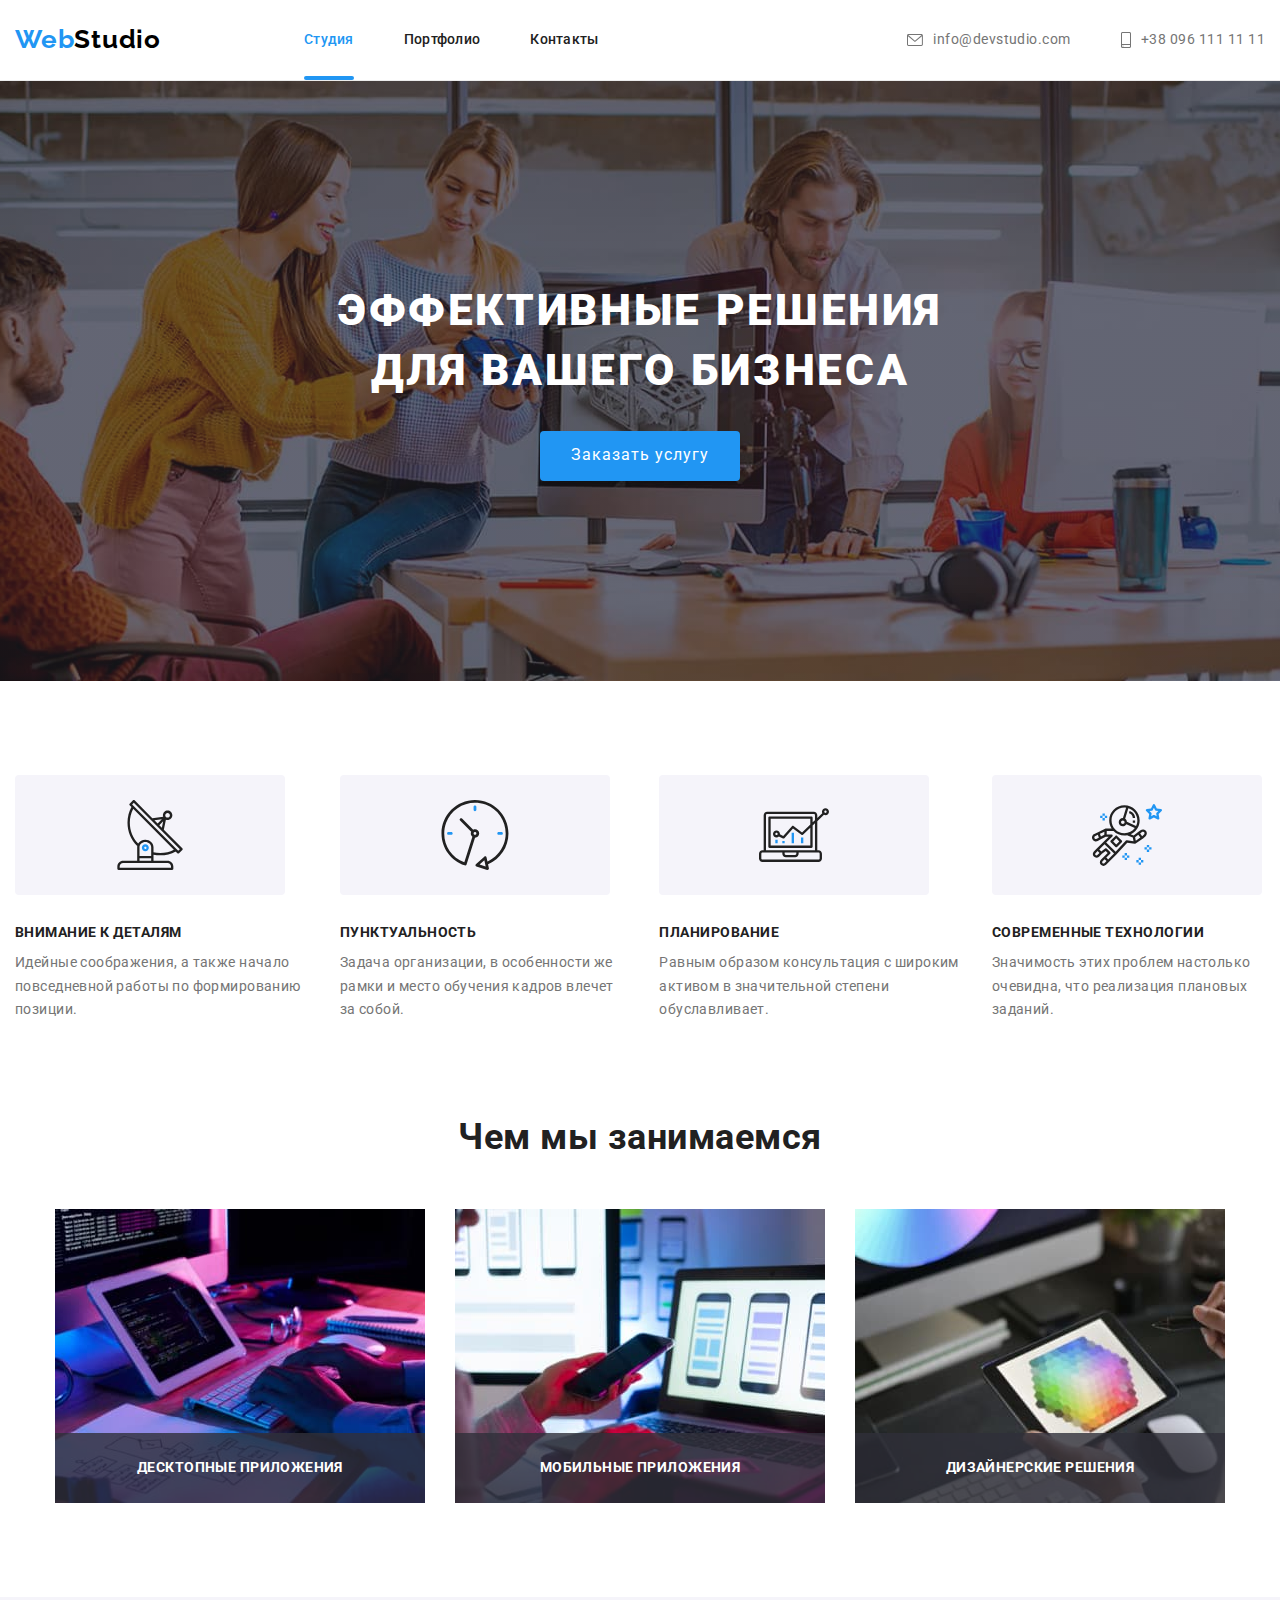
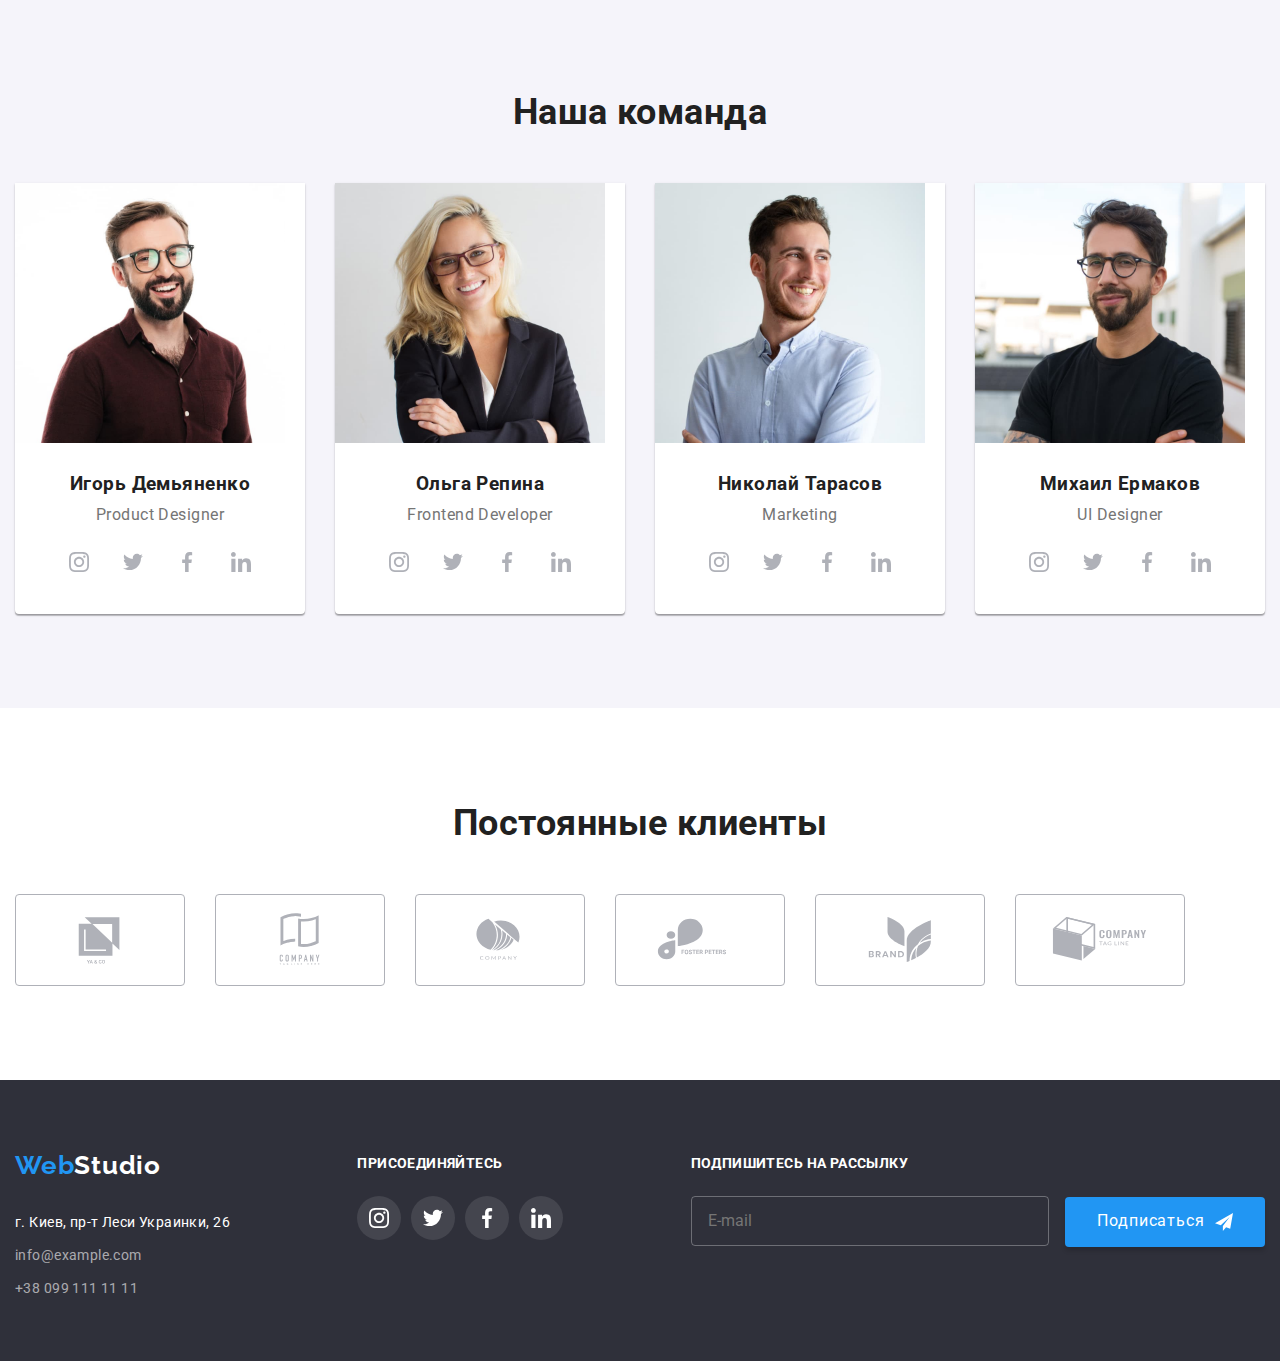
==== commit e64a3010: "Добавлен компонент контакты(убирает гориз. прокрутку)" ====
--- a/index.html
+++ b/index.html
@@ -19,7 +19,7 @@
       rel="stylesheet"
       href="https://cdnjs.cloudflare.com/ajax/libs/animate.css/4.1.1/animate.min.css"
     />
-    <link rel="stylesheet" href="./sass/main.css" />
+    <link rel="stylesheet" href="./css/main.min.css" />
   </head>
   <body>
     <!--                                                !ШАПКА                                                  -->
@@ -46,17 +46,13 @@
           </ul>
         </nav>
         <div class="contacts">
-          <a
-            class="site-nav__link site-nav__link--text-color contacts__link"
-            href="mailto:info@devstudio.com"
-            ><svg class="site-nav__icon" width="16" height="12">
+          <a class="contacts__link" href="mailto:info@devstudio.com"
+            ><svg class="contacts__icon" width="16" height="12">
               <use href="./images/icons.svg#icon-envelope"></use></svg
             >info@devstudio.com</a
           >
-          <a
-            class="site-nav__link site-nav__link--text-color"
-            href="tel:+380961111111"
-            ><svg class="site-nav__icon" width="10" height="16">
+          <a class="contacts__link" href="tel:+380961111111"
+            ><svg class="contacts__icon" width="10" height="16">
               <use href="./images/icons.svg#icon-smartphone"></use></svg
             >+38 096 111 11 11</a
           >
--- a/css/main.min.css
+++ b/css/main.min.css
@@ -0,0 +1 @@
+ul{list-style:none;margin-top:0;margin-bottom:0;padding:0}h1,h2,h3,h4,h5,h6,p{margin:0}img{display:block;max-width:100%}a{text-decoration:none}.modal__btn,.filter-list,.client-logo__link,.social-list__link,.team__list,.work__list,.features__thumb{display:flex;justify-content:center;align-items:center}body{background:#fff;color:#757575;font-family:"Roboto",sans-serif;letter-spacing:.03em}.visually-hidden{position:absolute;clip:rect(0 0 0 0);width:1px;height:1px;margin:-1px}.container{padding-left:15px;padding-right:15px;margin:0 auto}.section{padding-top:94px;padding-bottom:94px}.section__title{margin-bottom:50px;color:#212121;font-weight:700;font-size:36px;line-height:1.17}.section__subtitle{margin-bottom:10px;color:#212121;font-weight:700;font-size:14px;line-height:1.14;text-transform:uppercase}.btn{min-width:200px;height:50px;color:#fff;background-color:#2196f3;letter-spacing:.06em;border:0 solid transparent;box-shadow:0px 4px 4px rgba(0,0,0,.15);border-radius:4px;cursor:pointer;transition:background-color 250ms cubic-bezier(0.4, 0, 0.2, 1)}.btn:hover,.btn:focus{background-color:#188ce8}.header{border-bottom:1px solid #ececec}.header__main-nav{display:flex;align-items:center}.header__site-nav{display:flex;align-items:center}.logo{font-weight:700;font-size:26px;line-height:1.97;letter-spacing:.03em;color:#000;display:inline-block;font-family:"Raleway",sans-serif}.logo__text{color:#2196f3}.header__logo{margin-right:93px}.footer__logo{margin-bottom:20px;font-style:normal;color:#fff}.site-nav__list{display:flex;align-items:center}.site-nav__item{margin-left:50px;position:relative}.site-nav__link{font-weight:500;font-size:14px;line-height:1.14;letter-spacing:.02em;color:#212121;transition-property:color,fill;transition-duration:250ms;transition-timing-function:cubic-bezier(0.4, 0, 0.2, 1);display:block;padding-top:32px;padding-bottom:32px}.site-nav__link:hover,.site-nav__link:focus{color:#2196f3;fill:#2196f3}.site-nav__link.current{color:#2196f3}.site-nav__link::after{transition-property:opacity;transition-duration:250ms;transition-timing-function:cubic-bezier(0.4, 0, 0.2, 1);content:"";position:absolute;top:100%;transform:translateY(-100%);width:100%;height:4px;display:block;background:#2196f3;border-radius:2px;opacity:0}.site-nav__link.current::after{opacity:1}.contacts{display:flex;align-items:center;margin-left:auto}.contacts__link{display:inline-flex;align-items:center;padding-top:32px;padding-bottom:32px;font-size:14px;line-height:1.14;color:#757575;fill:#757575}.contacts__link:hover,.contacts__link:focus{color:#2196f3;fill:#2196f3}.contacts__link:not(:last-child){margin-right:50px}.contacts__icon{margin-right:10px}.hero{padding-top:200px;padding-bottom:200px;text-align:center;background-image:linear-gradient(rgba(47, 48, 58, 0.4), rgba(47, 48, 58, 0.4)),url(../images/hero.jpg);background-color:#2f303a;background-repeat:no-repeat;background-position:center}.hero__title{font-weight:900;font-size:44px;line-height:1.36;letter-spacing:.06em;color:#fff;width:696px;margin-bottom:30px;margin-left:auto;margin-right:auto;text-transform:uppercase}.features{padding-bottom:47px}.features__list{display:flex;justify-content:space-between}.features__thumb{width:270px;height:120px;margin-bottom:30px;background:#f5f4fa;border-radius:4px}.features__item:not(:last-child){margin-right:30px}.features__text{font-weight:400;font-size:14px;line-height:1.71;letter-spacing:.03em;color:#757575}.work{padding-top:47px;text-align:center}.work__item{position:relative}.work__item:not(:last-child){margin-right:30px}.work__label{position:absolute;top:100%;transform:translateY(-100%);width:100%;height:70px;background:rgba(47,48,58,.8)}.work__title{font-weight:700;font-size:14px;line-height:1.14;letter-spacing:.03em;color:#fff;padding-top:27px;text-transform:uppercase}.team{font-weight:500;font-size:16px;line-height:1.19;letter-spacing:.03em;color:#212121;text-align:center;background-color:#f5f4fa}.team__list{flex-wrap:wrap;margin-left:calc(-1 * 30px);margin-top:calc(-1 * 30px)}.business-card{flex-basis:calc(100% / 4 - 30px);margin-left:30px;margin-top:30px;text-align:center;background-color:#fff;box-shadow:0px 1px 3px rgba(0,0,0,.12),0px 1px 1px rgba(0,0,0,.14),0px 2px 1px rgba(0,0,0,.2);border-radius:0px 0px 4px 4px;transition:box-shadow 250ms cubic-bezier(0.4, 0, 0.2, 1)}.business-card:hover,.business-card:focus{box-shadow:0px 4px 4px rgba(0,0,0,.25),0px 1px 1px rgba(0,0,0,.14),0px 2px 1px rgba(0,0,0,.2)}.business-card__content{padding-top:30px;padding-bottom:30px}.business-card__text{margin-top:10px;margin-bottom:16px;font-weight:400;color:#757575}.social-list{display:inline-flex;justify-content:space-between}.social-list__item{width:44px;height:44px}.social-list__item:not(:last-child){margin-right:10px}.social-list__link{transition-property:box-shadow,background-color,fill;transition-duration:250ms;transition-timing-function:cubic-bezier(0.4, 0, 0.2, 1);width:100%;height:100%;border-radius:50%;fill:#afb1b8;background-color:#fff}.social-list__link:hover,.social-list__link:focus{box-shadow:0px 4px 4px rgba(0,0,0,.25);background-color:#2196f3;fill:#fff}.social-list__link--fill-white{fill:#fff;background-color:rgba(255,255,255,.1)}.social-list__link--fill-white:hover,.social-list__link--fill-white:focus{background-color:#2196f3}.clients{text-align:center}.clients__list{display:flex}.client-logo{width:170px;height:92px}.client-logo:not(:last-child){margin-right:30px}.client-logo__link{transition-property:border,fill;transition-duration:250ms;transition-timing-function:cubic-bezier(0.4, 0, 0.2, 1);width:100%;height:100%;border:1px solid #afb1b8;box-sizing:border-box;border-radius:4px;fill:#afb1b8}.client-logo__link:hover,.client-logo__link:focus{border:1px solid #2196f3;fill:#2196f3}.client-logo__icon{transition:transform 500ms cubic-bezier(0.4, 0, 0.2, 1)}.client-logo:hover .client-logo__icon{transform:rotateY(360deg)}.portfolio__filter-list{margin-bottom:50px}.filter-list__button{transition-property:color,background-color,box-shadow;transition-duration:250ms;transition-timing-function:cubic-bezier(0.4, 0, 0.2, 1);font-weight:500;font-size:16px;line-height:1.62;letter-spacing:.03em;color:#212121;padding:6px 22px;margin-right:8px;text-align:center;background-color:#f5f4fa;border:hidden;border-radius:4px;cursor:pointer}.filter-list__button:hover,.filter-list__button:focus{color:#fff;background-color:#2196f3;box-shadow:0px 3px 1px rgba(0,0,0,.1),0px 1px 2px rgba(0,0,0,.08),0px 2px 2px rgba(0,0,0,.12)}.card-set{display:flex;flex-wrap:wrap;margin-left:calc(-1 * 30px);margin-top:calc(-1 * 30px)}.card{transition-property:box-shadow;transition-duration:250ms;transition-timing-function:cubic-bezier(0.4, 0, 0.2, 1);flex-basis:calc(100% / 3 - 30px);margin-left:30px;margin-top:30px;cursor:pointer}.card:hover,.card:focus{box-shadow:0px 1px 1px rgba(0,0,0,.12),0px 4px 4px rgba(0,0,0,.06),1px 4px 6px rgba(0,0,0,.16)}.card__thumb{position:relative;overflow:hidden}.card__content{padding:20px 0 20px 24px;border:1px solid #eee}.card__title{font-weight:700;font-size:18px;line-height:2;letter-spacing:.06em;color:#212121;margin-bottom:4px}.card__text{font-weight:400;font-size:16px;line-height:1.87;letter-spacing:.03em;color:#757575}.card__overlay{transition-property:opacity,transform;transition-duration:250ms;transition-timing-function:cubic-bezier(0.4, 0, 0.2, 1);position:absolute;top:100%;left:0;width:100%;height:100%;background-color:rgba(33,150,243,.9);opacity:0}.card:hover .card__overlay,.card:focus .card__overlay{opacity:1;transform:translateY(-100%)}.card__description{font-weight:400;font-size:18px;line-height:1.56;letter-spacing:.03em;color:#fff;padding:63px 24px}.footer__container{display:flex}.footer{padding-top:60px;padding-bottom:60px;background-color:#2f303a}.address__item{font-weight:400;font-size:14px;line-height:1.71;letter-spacing:.03em;color:#fff;font-style:normal}.address__link{display:block;margin-top:9px;color:rgba(255,255,255,.6)}.attachment{padding-top:12px;margin-left:auto}.attachment__text{font-weight:700;font-size:14px;line-height:1.71;letter-spacing:.03em;color:#fff;margin-bottom:20px;text-transform:uppercase}.footer__subscription{margin-left:auto;padding-top:12px}.subscription__text{font-weight:700;font-size:14px;line-height:1.71;letter-spacing:.03em;color:#fff;text-transform:uppercase}.subscription__form{margin-top:20px}.subscription__input{transition-property:border-color;transition-duration:250ms;transition-timing-function:cubic-bezier(0.4, 0, 0.2, 1);width:358px;height:50px;margin-right:12px;padding-left:16px;border:1px solid rgba(255,255,255,.3);box-sizing:border-box;border-radius:4px;background:transparent;color:#fff}.subscription__input:focus{border-color:#fff;outline:none}.subscription__icon{fill:#fff;margin-left:10px;vertical-align:middle}.backdrop{transition-property:opacity,visibility;transition-duration:250ms;transition-timing-function:cubic-bezier(0.4, 0, 0.2, 1);position:fixed;top:0;left:0;width:100%;height:100%;background:rgba(0,0,0,.2);opacity:1;visibility:visible}.backdrop.is-hidden{opacity:0;visibility:hidden;pointer-events:none}.modal{transition-property:transform;transition-duration:250ms;transition-timing-function:cubic-bezier(0.4, 0, 0.2, 1);position:absolute;top:50%;left:50%;min-width:528px;min-height:581px;background-color:#fff;transform:translate(-50%, -50%) scale(1)}.backdrop.is-hidden .modal{transform:translate(-50%, -50%) scale(2)}.modal__btn{position:absolute;top:8px;right:8px;width:30px;height:30px;border-radius:50%;background:#fff;border:1px solid rgba(0,0,0,.1);box-sizing:border-box;cursor:pointer}.modal__btn:hover>.modal__icon,.modal__btn:focus>.modal__icon{fill:#2196f3}.form{width:448px;padding-top:40px;margin:0 auto}.form__title{font-weight:700;font-size:20px;line-height:1.15;letter-spacing:.03em;color:#212121;margin-bottom:10px}.form__field{transition-property:fill;transition-duration:250ms;transition-timing-function:cubic-bezier(0.4, 0, 0.2, 1);width:448px;margin-bottom:10px;position:relative}.form__field:focus-within{fill:#2196f3}.form__label{font-weight:400;font-size:12px;line-height:1.17;letter-spacing:.01em;color:#757575;margin-bottom:4px}.form__input{transition-property:border-color;transition-duration:250ms;transition-timing-function:cubic-bezier(0.4, 0, 0.2, 1);font-weight:400;font-size:14px;line-height:1.14;letter-spacing:.03em;color:#757575;width:100%;height:40px;border:1px solid rgba(33,33,33,.2);box-sizing:border-box;border-radius:4px;padding-left:42px}.form__input:focus{border-color:#2196f3;outline:none}.form__icon{position:absolute;bottom:11px;left:12px}.form__textarea{transition-property:border-color;transition-duration:250ms;transition-timing-function:cubic-bezier(0.4, 0, 0.2, 1);font-weight:400;font-size:14px;line-height:1.14;letter-spacing:.03em;color:#757575;width:100%;height:120px;border:1px solid rgba(33,33,33,.2);box-sizing:border-box;border-radius:4px;padding:12px 16px;resize:none}.form__textarea:focus{border-color:#2196f3;outline:none}.form__textarea::-moz-placeholder{font-weight:400;font-size:12px;line-height:1.17;letter-spacing:.01em;color:rgba(117,117,117,.5)}.form__textarea:-ms-input-placeholder{font-weight:400;font-size:12px;line-height:1.17;letter-spacing:.01em;color:rgba(117,117,117,.5)}.form__textarea::placeholder{font-weight:400;font-size:12px;line-height:1.17;letter-spacing:.01em;color:rgba(117,117,117,.5)}.form__checkbox{position:relative;margin-bottom:30px}.form__label--check{font-weight:400;font-size:12px;line-height:1.71;letter-spacing:.03em;color:#757575;padding-left:36px}.form__icon-check{position:absolute;top:50%;transform:translateY(-50%);left:13px;width:16px;height:15px;border:2px solid #000;border-radius:3px}.form__input--check:checked+.form__icon-check{background-color:#2196f3;border:none}.form__link{color:#2196f3;text-decoration:underline}.form__button{display:block;margin:0 auto}/*# sourceMappingURL=main.min.css.map */